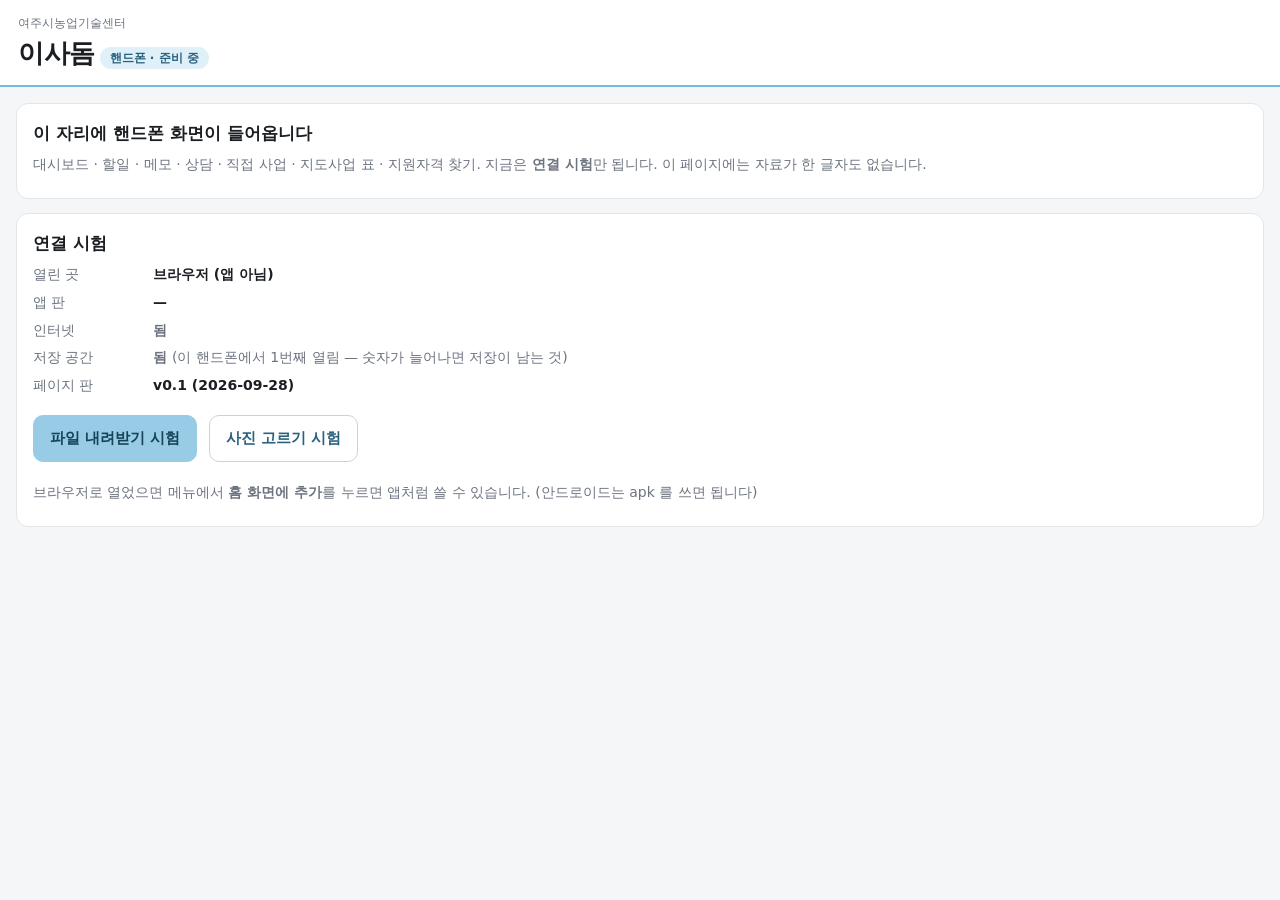
==== docs/index.html @ 5aae5854 "Add files via upload" ====
<!DOCTYPE html>
<html lang="ko">
<head>
<meta charset="utf-8">
<meta name="viewport" content="width=device-width, initial-scale=1, viewport-fit=cover">
<meta name="robots" content="noindex, nofollow">
<meta name="theme-color" content="#98CCE6">
<link rel="manifest" href="manifest.webmanifest">
<link rel="icon" href="icon-192.png">
<link rel="apple-touch-icon" href="icon-192.png">
<title>이사돔 · 핸드폰</title>
<style>
  :root{--bg:#f5f6f8;--card:#fff;--line:#e2e5ea;--text:#1b1f24;--muted:#6d7480;--sky:#98CCE6;--ink:#16435A;--accent:#2A627E;--bad:#b42318;--ok:#1f6f2b}
  *{box-sizing:border-box}
  body{margin:0;background:var(--bg);color:var(--text);font:16px/1.55 -apple-system,"Pretendard","Malgun Gothic",system-ui,sans-serif;padding:env(safe-area-inset-top) 0 40px}
  .top{background:#fff;border-bottom:2px solid #73BADD;padding:14px 18px 12px}
  .top small{display:block;color:var(--muted);font-size:12px}
  .top b{font-size:26px;letter-spacing:-.5px}
  .wrap{padding:16px}
  .card{background:var(--card);border:1px solid var(--line);border-radius:12px;padding:16px;margin-bottom:14px}
  h2{margin:0 0 8px;font-size:17px}
  p{margin:6px 0;color:var(--muted);font-size:14px}
  .kv{display:grid;grid-template-columns:110px 1fr;gap:6px 10px;font-size:14px}
  .kv span{color:var(--muted)}
  .ok{color:var(--ok);font-weight:700}.no{color:var(--bad);font-weight:700}
  button{font:inherit;font-size:15px;font-weight:700;padding:11px 16px;border-radius:10px;border:1px solid var(--sky);background:var(--sky);color:var(--ink);margin:6px 6px 0 0}
  button.ghost{background:#fff;color:var(--accent);border-color:#cdd2da}
  .thumbs{display:flex;flex-wrap:wrap;gap:6px;margin-top:8px}
  .thumbs img{width:64px;height:64px;object-fit:cover;border-radius:8px;border:1px solid var(--line)}
  .log{font-size:13px;color:var(--muted);margin-top:8px;white-space:pre-line}
  .pill{display:inline-block;background:rgba(152,204,230,.3);color:var(--accent);border-radius:999px;padding:2px 10px;font-size:12px;font-weight:700}
</style>
</head>
<body>
<div class="top"><small>여주시농업기술센터</small><b>이사돔</b> <span class="pill">핸드폰 · 준비 중</span></div>
<div class="wrap">
  <div class="card"><h2>이 자리에 핸드폰 화면이 들어옵니다</h2>
    <p>대시보드 · 할일 · 메모 · 상담 · 직접 사업 · 지도사업 표 · 지원자격 찾기. 지금은 <b>연결 시험</b>만 됩니다. 이 페이지에는 자료가 한 글자도 없습니다.</p></div>

  <div class="card"><h2>연결 시험</h2>
    <div class="kv">
      <span>열린 곳</span><b id="k-where">…</b>
      <span>앱 판</span><b id="k-ver">—</b>
      <span>인터넷</span><b id="k-net">…</b>
      <span>저장 공간</span><b id="k-store">…</b>
      <span>페이지 판</span><b>v0.1 (2026-09-28)</b>
    </div>
    <div style="margin-top:12px">
      <button id="b-save">파일 내려받기 시험</button>
      <button id="b-pick" class="ghost">사진 고르기 시험</button>
      <input type="file" id="f-pick" accept="image/*" multiple hidden>
    </div>
    <div class="thumbs" id="thumbs"></div>
    <div class="log" id="log"></div>
    <p style="margin-top:12px">브라우저로 열었으면 메뉴에서 <b>홈 화면에 추가</b>를 누르면 앱처럼 쓸 수 있습니다. (안드로이드는 apk 를 쓰면 됩니다)</p>
  </div>
</div>
<script>
(function(){
  const $=s=>document.querySelector(s), log=m=>{ const el=$('#log'); el.textContent=(new Date()).toLocaleTimeString('ko-KR')+'  '+m+'\n'+el.textContent; };
  const inApp=!!(window.IsadomApp&&typeof IsadomApp.version==='function');
  $('#k-where').innerHTML=inApp?'<span class="ok">이사돔 앱 안</span>':'브라우저 (앱 아님)';
  try{ $('#k-ver').textContent=inApp?IsadomApp.version():'—'; }catch(e){ $('#k-ver').textContent='?'; }
  const net=()=>{ $('#k-net').innerHTML=navigator.onLine?'<span class="ok">됨</span>':'<span class="no">안 됨</span>'; }; net(); addEventListener('online',net); addEventListener('offline',net);
  try{ const n=(+localStorage.getItem('isadom_visits')||0)+1; localStorage.setItem('isadom_visits',String(n)); $('#k-store').innerHTML=`<span class="ok">됨</span> <span style="color:#6d7480;font-weight:400">(이 핸드폰에서 ${n}번째 열림 — 숫자가 늘어나면 저장이 남는 것)</span>`; }
  catch(e){ $('#k-store').innerHTML='<span class="no">안 됨</span>'; }
  $('#b-save').onclick=()=>{
    const name=`이사돔_시험_${new Date().toISOString().slice(0,10)}.txt`, text=`이사돔 핸드폰 연결 시험\n${new Date().toLocaleString('ko-KR')}\n열린 곳: ${inApp?'앱':'브라우저'}\n`;
    if(inApp&&IsadomApp.saveFile){ const b64=btoa(unescape(encodeURIComponent(text))); const ok=IsadomApp.saveFile(name,b64,'text/plain'); log(ok?`앱이 다운로드 폴더에 저장: ${name}`:'앱 저장 실패'); return; }
    const a=document.createElement('a'); a.href=URL.createObjectURL(new Blob([text],{type:'text/plain'})); a.download=name; document.body.appendChild(a); a.click(); a.remove(); log(`브라우저 내려받기: ${name}`);
  };
  $('#b-pick').onclick=()=>$('#f-pick').click();
  $('#f-pick').onchange=()=>{ const fs=[...$('#f-pick').files]; const box=$('#thumbs'); box.innerHTML='';
    fs.forEach(f=>{ if(/^image\//.test(f.type)){ const img=document.createElement('img'); img.src=URL.createObjectURL(f); box.appendChild(img); } });
    log(fs.length?`고른 파일 ${fs.length}개: ${fs.map(f=>`${f.name} (${Math.round(f.size/1024)}KB)`).join(', ')}`:'고른 파일 없음'); $('#f-pick').value=''; };
})();
</script>
</body>
</html>
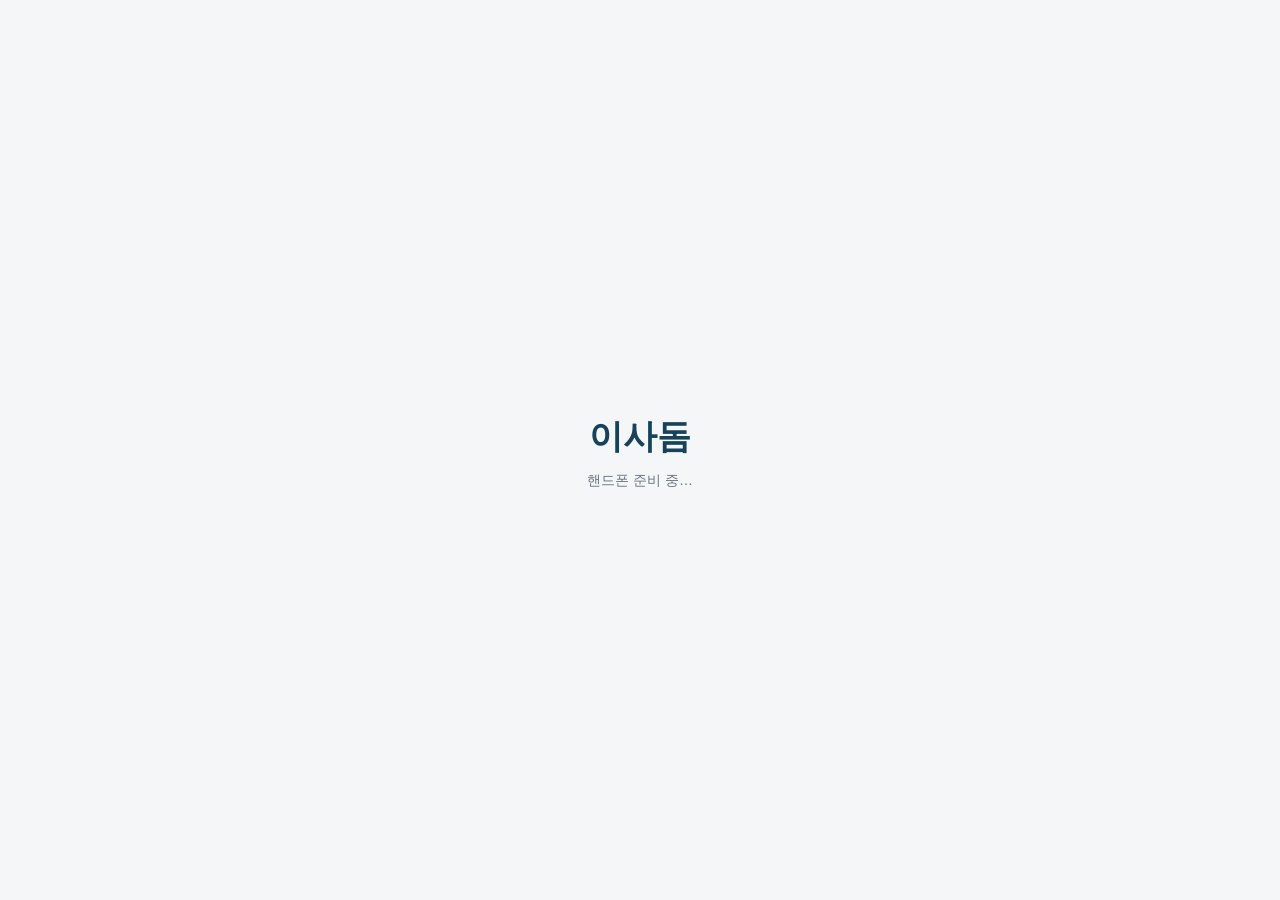
==== commit ccee58e4: "Add files via upload" ====
--- a/docs/index.html
+++ b/docs/index.html
@@ -3,77 +3,162 @@
 <head>
 <meta charset="utf-8">
 <meta name="viewport" content="width=device-width, initial-scale=1, viewport-fit=cover">
+<title>이사돔 · 핸드폰</title>
 <meta name="robots" content="noindex, nofollow">
 <meta name="theme-color" content="#98CCE6">
 <link rel="manifest" href="manifest.webmanifest">
 <link rel="icon" href="icon-192.png">
 <link rel="apple-touch-icon" href="icon-192.png">
-<title>이사돔 · 핸드폰</title>
-<style>
-  :root{--bg:#f5f6f8;--card:#fff;--line:#e2e5ea;--text:#1b1f24;--muted:#6d7480;--sky:#98CCE6;--ink:#16435A;--accent:#2A627E;--bad:#b42318;--ok:#1f6f2b}
-  *{box-sizing:border-box}
-  body{margin:0;background:var(--bg);color:var(--text);font:16px/1.55 -apple-system,"Pretendard","Malgun Gothic",system-ui,sans-serif;padding:env(safe-area-inset-top) 0 40px}
-  .top{background:#fff;border-bottom:2px solid #73BADD;padding:14px 18px 12px}
-  .top small{display:block;color:var(--muted);font-size:12px}
-  .top b{font-size:26px;letter-spacing:-.5px}
-  .wrap{padding:16px}
-  .card{background:var(--card);border:1px solid var(--line);border-radius:12px;padding:16px;margin-bottom:14px}
-  h2{margin:0 0 8px;font-size:17px}
-  p{margin:6px 0;color:var(--muted);font-size:14px}
-  .kv{display:grid;grid-template-columns:110px 1fr;gap:6px 10px;font-size:14px}
-  .kv span{color:var(--muted)}
-  .ok{color:var(--ok);font-weight:700}.no{color:var(--bad);font-weight:700}
-  button{font:inherit;font-size:15px;font-weight:700;padding:11px 16px;border-radius:10px;border:1px solid var(--sky);background:var(--sky);color:var(--ink);margin:6px 6px 0 0}
-  button.ghost{background:#fff;color:var(--accent);border-color:#cdd2da}
-  .thumbs{display:flex;flex-wrap:wrap;gap:6px;margin-top:8px}
-  .thumbs img{width:64px;height:64px;object-fit:cover;border-radius:8px;border:1px solid var(--line)}
-  .log{font-size:13px;color:var(--muted);margin-top:8px;white-space:pre-line}
-  .pill{display:inline-block;background:rgba(152,204,230,.3);color:var(--accent);border-radius:999px;padding:2px 10px;font-size:12px;font-weight:700}
-</style>
+<link rel="stylesheet" href="base.css">
+<link rel="stylesheet" href="isadom.css">
+<link rel="stylesheet" href="phone.css">
+<script src="phone-boot.js"></script>
 </head>
-<body>
-<div class="top"><small>여주시농업기술센터</small><b>이사돔</b> <span class="pill">핸드폰 · 준비 중</span></div>
-<div class="wrap">
-  <div class="card"><h2>이 자리에 핸드폰 화면이 들어옵니다</h2>
-    <p>대시보드 · 할일 · 메모 · 상담 · 직접 사업 · 지도사업 표 · 지원자격 찾기. 지금은 <b>연결 시험</b>만 됩니다. 이 페이지에는 자료가 한 글자도 없습니다.</p></div>
+<body class="publicOnly">
 
-  <div class="card"><h2>연결 시험</h2>
-    <div class="kv">
-      <span>열린 곳</span><b id="k-where">…</b>
-      <span>앱 판</span><b id="k-ver">—</b>
-      <span>인터넷</span><b id="k-net">…</b>
-      <span>저장 공간</span><b id="k-store">…</b>
-      <span>페이지 판</span><b>v0.1 (2026-09-28)</b>
+<div class="topbar">
+  <div class="inner">
+    <div class="brand" id="brand"><small>여주시농업기술센터</small>이사돔</div>
+    <div class="who">
+      <span class="saveStat" id="saveStat"></span>
+      <button class="btn sm primary" id="saveAll" title="지금까지 입력한 것을 파일 하나로 내려받습니다">저장</button>
+      <button class="btn sm" id="loadAll" title="저장해 둔 파일을 불러옵니다">불러오기</button>
+      <span class="sep"></span>
+      <span class="name" id="meName">김유진</span>
+      <button class="btn sm" id="myPw">비밀번호</button>
+      <button class="btn sm" id="logout">나가기</button>
     </div>
-    <div style="margin-top:12px">
-      <button id="b-save">파일 내려받기 시험</button>
-      <button id="b-pick" class="ghost">사진 고르기 시험</button>
-      <input type="file" id="f-pick" accept="image/*" multiple hidden>
-    </div>
-    <div class="thumbs" id="thumbs"></div>
-    <div class="log" id="log"></div>
-    <p style="margin-top:12px">브라우저로 열었으면 메뉴에서 <b>홈 화면에 추가</b>를 누르면 앱처럼 쓸 수 있습니다. (안드로이드는 apk 를 쓰면 됩니다)</p>
   </div>
 </div>
-<script>
-(function(){
-  const $=s=>document.querySelector(s), log=m=>{ const el=$('#log'); el.textContent=(new Date()).toLocaleTimeString('ko-KR')+'  '+m+'\n'+el.textContent; };
-  const inApp=!!(window.IsadomApp&&typeof IsadomApp.version==='function');
-  $('#k-where').innerHTML=inApp?'<span class="ok">이사돔 앱 안</span>':'브라우저 (앱 아님)';
-  try{ $('#k-ver').textContent=inApp?IsadomApp.version():'—'; }catch(e){ $('#k-ver').textContent='?'; }
-  const net=()=>{ $('#k-net').innerHTML=navigator.onLine?'<span class="ok">됨</span>':'<span class="no">안 됨</span>'; }; net(); addEventListener('online',net); addEventListener('offline',net);
-  try{ const n=(+localStorage.getItem('isadom_visits')||0)+1; localStorage.setItem('isadom_visits',String(n)); $('#k-store').innerHTML=`<span class="ok">됨</span> <span style="color:#6d7480;font-weight:400">(이 핸드폰에서 ${n}번째 열림 — 숫자가 늘어나면 저장이 남는 것)</span>`; }
-  catch(e){ $('#k-store').innerHTML='<span class="no">안 됨</span>'; }
-  $('#b-save').onclick=()=>{
-    const name=`이사돔_시험_${new Date().toISOString().slice(0,10)}.txt`, text=`이사돔 핸드폰 연결 시험\n${new Date().toLocaleString('ko-KR')}\n열린 곳: ${inApp?'앱':'브라우저'}\n`;
-    if(inApp&&IsadomApp.saveFile){ const b64=btoa(unescape(encodeURIComponent(text))); const ok=IsadomApp.saveFile(name,b64,'text/plain'); log(ok?`앱이 다운로드 폴더에 저장: ${name}`:'앱 저장 실패'); return; }
-    const a=document.createElement('a'); a.href=URL.createObjectURL(new Blob([text],{type:'text/plain'})); a.download=name; document.body.appendChild(a); a.click(); a.remove(); log(`브라우저 내려받기: ${name}`);
-  };
-  $('#b-pick').onclick=()=>$('#f-pick').click();
-  $('#f-pick').onchange=()=>{ const fs=[...$('#f-pick').files]; const box=$('#thumbs'); box.innerHTML='';
-    fs.forEach(f=>{ if(/^image\//.test(f.type)){ const img=document.createElement('img'); img.src=URL.createObjectURL(f); box.appendChild(img); } });
-    log(fs.length?`고른 파일 ${fs.length}개: ${fs.map(f=>`${f.name} (${Math.round(f.size/1024)}KB)`).join(', ')}`:'고른 파일 없음'); $('#f-pick').value=''; };
-})();
-</script>
+
+<!-- ══════════════ 로그인 (지원자격 찾기 맨 아래 점을 누르면 뜹니다) ══════════════ -->
+<div id="loginWrap" class="loginWrap" hidden>
+  <form class="loginBox" id="loginForm" autocomplete="off" novalidate>
+    <h1>이사돔<small>e지도사업도움 · 담당자만</small></h1>
+    <label class="fld">아이디 (이메일)
+      <input id="lgEmail" type="text" autocomplete="off" placeholder="시안에서는 아무거나"></label>
+    <label class="fld">비밀번호
+      <input id="lgPw" type="password" autocomplete="off" placeholder="시안에서는 아무거나"></label>
+    <div id="lgMsg" class="msg"></div>
+    <button class="btn primary" id="lgGo" type="submit">들어가기</button>
+    <div class="loginHint" id="lgHint">지금은 서버가 없는 시안이라 아이디·비밀번호를 비워 두고 눌러도 들어갑니다.</div>
+    <button type="button" class="lgBack" id="lgBack">← 지원자격 찾기로 돌아가기</button>
+    <div class="fontCredit">제목 글꼴 <b>여주 도자체</b><br><a href="https://www.yeoju.go.kr/" target="_blank" rel="noopener">여주시</a> 제공 · <a href="https://www.kogl.or.kr/info/licenseType1.do" target="_blank" rel="noopener">공공누리 제1유형</a></div>
+  </form>
+</div>
+
+<!-- 비밀번호 바꾸기 (서버에서만) -->
+<div id="pwWrap" class="loginWrap" hidden>
+  <form class="loginBox" id="pwForm" autocomplete="off">
+    <h1>비밀번호 바꾸기<small id="pwForced" hidden>임시 비밀번호를 쓰고 계십니다. 먼저 바꿔주세요.</small></h1>
+    <label class="fld">지금 비밀번호<input id="pwNow" type="password" autocomplete="current-password"></label>
+    <label class="fld">새 비밀번호 (8글자 이상)<input id="pwNew" type="password" autocomplete="new-password"></label>
+    <label class="fld">새 비밀번호 한 번 더<input id="pwNew2" type="password" autocomplete="new-password"></label>
+    <div id="pwMsg" class="msg"></div>
+    <button class="btn primary" id="pwGo" type="submit">바꾸기</button>
+    <button type="button" class="lgBack" id="pwClose">← 닫기</button>
+    <button type="button" class="lgBack" id="pwOut" hidden>나가기</button>
+  </form>
+</div>
+
+<div class="shell">
+
+<!-- ══════════════ 왼쪽 차림표 ══════════════ -->
+<nav class="side" id="sideNav">
+  <div class="sideBlock solo" data-group="home">
+    <button class="group" data-group="home" data-page="dash">대시보드</button>
+  </div>
+  <div class="sideBlock" data-group="biz">
+    <button class="group" data-group="biz">지도사업</button>
+    <div class="tabs">
+      <button class="tab" data-page="grid">서류 진행현황</button>
+      <button class="tab" data-page="new">사업 등록</button>
+      <button class="tab" data-page="files">스캔 찾기</button>
+    </div>
+  </div>
+  <div class="sideBlock solo" data-group="vat">
+    <button class="group" data-group="vat" data-page="vat">부가세 환급</button>
+  </div>
+  <div class="sideBlock solo" data-group="todo">
+    <button class="group" data-group="todo" data-page="todo">할일</button>
+  </div>
+  <div class="sideBlock" data-group="direct">
+    <button class="group" data-group="direct">직접 사업</button>
+    <div class="tabs">
+      <button class="tab" data-page="dsum">사업 요약</button>
+      <button class="tab" data-page="dledger">가계부</button>
+      <button class="tab" data-page="dstat">현황</button>
+      <button class="tab" data-page="dpay">월급 계산기</button>
+    </div>
+  </div>
+  <div class="sideBlock solo" data-group="consult">
+    <button class="group" data-group="consult" data-page="consult">상담</button>
+  </div>
+  <div class="sideBlock solo" data-group="memo">
+    <button class="group" data-group="memo" data-page="memo">메모</button>
+  </div>
+  <div class="sideBlock solo" data-group="admin">
+    <button class="group" data-group="admin" data-page="admin">관리</button>
+  </div>
+  <!-- 로그인 전에는 이 묶음만 보입니다 -->
+  <div class="sideBlock solo" data-group="quali">
+    <button class="group" data-group="quali" data-page="quali">지원자격 찾기</button>
+  </div>
+  <div class="fontCredit">제목 글꼴 <b>여주 도자체</b><br><a href="https://www.yeoju.go.kr/" target="_blank" rel="noopener">여주시</a> 제공 · <a href="https://www.kogl.or.kr/info/licenseType1.do" target="_blank" rel="noopener">공공누리 제1유형</a></div>
+</nav>
+
+<div class="wrap">
+  <div class="page" id="page-dash"></div>
+<div class="page" id="page-todo"></div>
+<div class="page" id="page-grid"></div>
+  <div class="page" id="page-new"></div>
+  <div class="page" id="page-files"></div>
+  <div class="page" id="page-detail"></div>
+  <div class="page" id="page-dsum"></div>
+  <div class="page" id="page-dnew"></div>
+  <div class="page" id="page-dledger"></div>
+<div class="page" id="page-dstat"></div>
+  <div class="page" id="page-dpay"></div>
+  <div class="page" id="page-consult"></div>
+  <div class="page" id="page-vat"></div>
+  <div class="page" id="page-memo"></div>
+  <div class="page" id="page-admin"></div>
+  <div class="page" id="page-quali"></div>
+  <div class="page" id="page-psync"></div>
+</div>
+
+</div><!-- shell -->
+
+<!-- 옆 패널 (서류 목록) -->
+<div class="scrim" id="scrim"></div>
+<aside class="panel" id="panel" aria-hidden="true">
+  <div class="phead">
+    <div><h2 id="ptitle"></h2><p class="sub" id="psub"></p></div>
+    <button class="pclose" id="pclose" aria-label="닫기">×</button>
+  </div>
+  <div class="pbody" id="pbody"></div>
+  <div class="pfoot" id="pfoot"></div>
+</aside>
+
+<!-- 스캔 뷰어 -->
+<div class="viewer" id="viewer" hidden tabindex="-1">
+  <div class="vtop"><b id="v-title"></b><span class="vc" id="v-count"></span>
+    <span class="vc" style="margin-left:auto">← → 넘기기 · Esc 닫기</span>
+    <button class="pclose" id="v-close" aria-label="닫기">×</button></div>
+  <div class="vmain"><div class="vstage" id="v-stage"></div><div class="vside" id="v-side"></div></div>
+  <div class="vstrip" id="v-strip"></div>
+</div>
+<input type="file" id="fpick" multiple hidden>
+<input type="file" id="fload" accept=".json,application/json" hidden>
+
+<script src="app.js"></script>
+<script src="direct.js"></script>
+<script src="memowin.js"></script>
+<script src="dash.js"></script>
+<script src="todo.js"></script>
+<script src="consult.js"></script>
+<script src="tagup.js"></script>
+<script src="quali.js"></script>
+<script src="phone.js"></script>
 </body>
 </html>
--- a/docs/base.css
+++ b/docs/base.css
@@ -0,0 +1,400 @@
+/* ====== 랩관리(yeoju_lab_v2/public/style.css)에서 그대로 가져온 공통 규칙 ====== */
+/* =====================================================================
+ *  글꼴
+ * ---------------------------------------------------------------------
+ *  제목 : 여주 도자체 — 파일을 프로그램 안에 넣어 두었습니다(public/fonts).
+ *         그래서 보는 사람 PC 에 뭐가 깔려 있든, 폐쇄망이든 똑같이 보입니다.
+ *         저작권 : 여주시 · 공공누리 제1유형(출처표시) — fonts/여주도자체-출처.txt
+ *
+ *  본문 : 프리텐다드 — 이것도 파일을 넣어 두었습니다(Regular·Bold 두 가지).
+ *         SIL 오픈 폰트 라이선스(OFL)라 상업적 이용·배포·수정이 모두 됩니다.
+ *         라이선스 원문은 fonts/Pretendard-LICENSE.txt 입니다. 지우지 마세요.
+ *         맑은 고딕은 글꼴을 못 받았을 때를 대비한 대타로만 적어 둡니다.
+ *         ★ 맑은 고딕 파일을 프로그램에 넣어 배포하는 것은 금지입니다
+ *           (마이크로소프트 약관). 이름으로 부르는 것은 괜찮습니다.
+ *
+ *  ★ 본문 글꼴을 또 바꾸시려면 --font-body 맨 앞 이름만 바꾸면 됩니다.
+ * ===================================================================== */
+@font-face {
+  font-family: 'Pretendard';
+  src: url('fonts/Pretendard-Regular.woff2') format('woff2');
+  font-weight: 400;
+  font-display: swap;
+}
+@font-face {
+  font-family: 'Pretendard';
+  src: url('fonts/Pretendard-Bold.woff2') format('woff2');
+  font-weight: 700;
+  font-display: swap;
+}
+@font-face {
+  font-family: 'YeojuCeramic';
+  src: url('fonts/yeoju-ceramic.woff') format('woff');
+  font-weight: 400;
+  font-display: swap;   /* 글꼴을 받는 동안에도 글씨가 먼저 보입니다 */
+}
+
+:root {
+  --font-body: 'Pretendard', "맑은 고딕", "Malgun Gothic", -apple-system, system-ui, sans-serif;
+  --font-title: 'YeojuCeramic', var(--font-body);
+
+  --bg: #f5f6f8;
+  --card: #ffffff;
+  --line: #e2e5ea;
+  --line-strong: #cdd2da;
+  --text: #1b1f24;
+  --muted: #6d7480;
+  /* ── 하늘색 (2026-09-17, 본인이 고른 색 #98CCE6 — 그 전엔 초록 #98CCE6) ────
+     한 색만으로는 글씨가 안 보입니다. 밝은 색 위의 흰 글씨는 대비 2 도 안 되어
+     거의 안 읽히기 때문입니다. 그래서 같은 계열로 셋을 둡니다.
+       --accent-fill : 고른 색 그대로. 단추·칩 같은 '칠하는 곳'
+       --accent-ink  : 그 위에 얹는 글자색 (대비 6.1)
+       --accent      : 흰 바탕에 쓰는 글자·테두리색 (대비 6.7)
+       --accent-weak : 고른 색에 투명도만 준 것. 탭 하이라이트·알약 배경
+     ★ 색을 또 바꾸시려면 아래 여섯 줄과 isadom.css 의 '연한 바탕' 네 곳을 같이 바꿉니다. */
+  --accent-fill: #98CCE6;
+  --accent-fill-hover: #7CBEDF;
+  --accent-ink: #16435A;
+  --accent: #2A627E;
+  --accent-weak: rgba(152, 204, 230, .30);
+  --accent-line: #73BADD;   /* 제목 밑 선 — 고른 색보다 한 톤 진하게 */
+  --warn: #9a6700;
+  --warn-weak: #fff8e5;
+  --bad: #b42318;
+  --bad-weak: #fdecea;
+  --info: #1c4e80;
+  --info-weak: #eaf1f9;
+}
+* { box-sizing: border-box; }
+html, body { margin: 0; padding: 0; }
+
+/* ── 화면 전체 크기 (2026-09-12) ─────────────────────────────────
+   글자만 키우면 칸과 여백은 그대로여서 글씨가 칸에 꽉 차 답답해집니다.
+   그래서 글자·칸·여백·단추를 한꺼번에 10% 키웁니다. 지금 균형이 그대로 유지됩니다.
+   ★ 더 키우거나 줄이시려면 아래 1.1 을 1.15, 1.05 처럼 바꾸면 됩니다.
+   ★ 보는 분마다 다르게 하고 싶으면 브라우저에서 Ctrl + 마우스휠 로 조절하시면 되고,
+     그 크기는 이 주소에 대해 그대로 기억됩니다 (Ctrl + 0 이면 되돌아옵니다). */
+html { zoom: 1.1; }
+body {
+  background: var(--bg); color: var(--text);
+  font: 14px/1.6 var(--font-body);
+  -webkit-font-smoothing: antialiased;
+  /* ★ 한글은 그냥 두면 '자유롭게' 가 '자 / 유롭게' 처럼 낱말 가운데서 끊깁니다.
+     띄어쓰기에서만 줄을 바꾸게 합니다. 긴 영문·파일이름은 예외로 끊어 줍니다. */
+  word-break: keep-all;
+  overflow-wrap: break-word;
+  /* ★ 마지막 줄에 '않습니다.' 한 마디만 외톨이로 떨어지지 않게, 앞줄에서 미리
+     나누어 줍니다. (요즘 브라우저만 알아듣고, 모르는 브라우저는 그냥 넘어갑니다) */
+  text-wrap: pretty;
+}
+
+/* ── 상단 막대 ───────────────────────────────────────────── */
+.topbar {
+  /* 제목 밑 선 — 테마색보다 한 톤 진한 초록입니다.
+     (개발본에서는 아래 devMode 규칙이 주황 줄무늬로 덮어씁니다) */
+  background: #fff; border-bottom: 2px solid var(--accent-line);
+  position: sticky; top: 0; z-index: 20;
+}
+.topbar .inner {
+  /* ★ 아래 .shell 과 같은 폭·여백입니다. 그래야 제목과 대분류 글자가
+     왼쪽에서 같은 자리에서 시작합니다. 한쪽만 고치면 어긋납니다. */
+  max-width: 1460px; margin: 0 auto; padding: 0 16px;
+  display: flex; align-items: center; gap: 20px; min-height: 56px; flex-wrap: wrap;
+}
+/* 제목 — 지금 크기의 3배 (2026-09-12, 본인이 고르심)
+   왼쪽 padding 은 대분류 단추(.group)의 안쪽 여백과 같은 값입니다. */
+.brand {
+  font-family: var(--font-title);
+  /* ★ 도자체는 굵기가 하나(400)뿐입니다. 그보다 굵게 적으면 브라우저가 억지로
+     부풀려 그려서 획 사이가 메워집니다. 400 이 이 글꼴의 진짜 모양입니다. */
+  font-weight: 400; font-size: 45px; line-height: 1.15; letter-spacing: -.5px;
+  white-space: nowrap; padding: 8px 10px 10px;
+}
+.brand small {
+  display: block; font-weight: 400; font-size: 15px; color: var(--muted);
+  letter-spacing: -.2px; margin-bottom: 1px;   /* 기관 이름이 위로 올라갑니다 */
+}
+/* ── 왼쪽 차림표 ─────────────────────────────────────────── */
+.shell { display: flex; align-items: flex-start; max-width: 1460px; margin: 0 auto; }
+.side {
+  flex: 0 0 196px; width: 196px;
+  padding: 18px 8px 60px 16px;
+  /* ★ 제목줄 높이만큼 내려 붙이고, 그만큼 뺀 높이로 잡습니다.
+     예전에는 56px 로 박아 두었는데, 제목을 3배로 키운 뒤로 제목줄이 90px 쯤
+     되면서 차림표 아래쪽(공개 대시보드 탭들)이 화면 밖으로 밀려 잘렸습니다.
+     --topH 는 app.js 가 창 크기에 맞춰 재서 넣어 줍니다. */
+  position: sticky; top: var(--topH, 56px); align-self: flex-start;
+  max-height: var(--sideMax, calc(100vh - 56px)); overflow: auto;
+}
+.sideBlock + .sideBlock { margin-top: 10px; }
+.sideBlock:not(.open) .tabs { display: none; }
+/* 아래에 탭이 하나뿐인 묶음은 이름이 겹치니 탭 줄을 감춥니다 */
+.sideBlock.solo .tabs { display: none; }
+.tabs { display: flex; flex-direction: column; gap: 1px; margin: 2px 0 8px; }
+.tab {
+  padding: 6px 12px 6px 32px;   /* 대분류보다 한 칸 들여씁니다 */
+  border: 0; background: none; cursor: pointer; text-align: left;
+  font: inherit; font-size: 13.5px; font-weight: 600; color: var(--muted);
+  border-radius: 7px; width: 100%;
+}
+.tab:hover { background: #f1f3f5; color: var(--text); }
+.tab.on { background: var(--accent-weak); color: var(--accent); }
+/* 이름·비밀번호·나가기 — 원래 자리(오른쪽)에 두되 조금 아래로 (2026-09-12) */
+.who {
+  margin-left: auto; display: flex; align-items: center; gap: 8px; font-size: 13px;
+  align-self: flex-end; margin-bottom: 12px;
+}
+.who .name { font-weight: 700; }
+
+/* ── 본문 ────────────────────────────────────────────────── */
+.wrap { flex: 1 1 auto; min-width: 0; padding: 20px 24px 80px; }
+.page { display: none; }
+.page.on { display: block; }
+.card {
+  background: var(--card); border: 1px solid var(--line);
+  border-radius: 10px; padding: 18px 20px; margin-bottom: 16px;
+}
+.card > h2 {
+  /* 왼쪽 대분류 글자와 같은 크기입니다 (.group 참고) */
+  margin: 0 0 6px; font-size: 19px; font-weight: 800; letter-spacing: -.4px;
+  display: flex; align-items: center; gap: 8px; flex-wrap: wrap;
+}
+.card > .desc { color: var(--muted); font-size: 13px; margin-bottom: 14px; }
+
+/* ── 요약 타일 ───────────────────────────────────────────── */
+.tiles { display: grid; grid-template-columns: repeat(auto-fit, minmax(130px, 1fr)); gap: 10px; margin-bottom: 16px; }
+.tile {
+  background: #fff; border: 1px solid var(--line); border-radius: 10px;
+  padding: 13px 15px; cursor: pointer; text-align: left;
+  font: inherit; color: inherit;
+}
+.tile:hover { border-color: var(--line-strong); }
+.tile.on { border-color: var(--accent-line); background: var(--accent-weak); }
+/* '오늘 접수' 로 보고 있을 때 — 한눈에 알아보게 */
+.tile.today { border-color: var(--accent-line); background: var(--accent-weak); }
+.tile .sub.hint { color: var(--accent); font-weight: 700; }
+.tile .n { font-size: 24px; font-weight: 700; line-height: 1.2; font-variant-numeric: tabular-nums; }
+.tile .k { font-size: 12px; color: var(--muted); margin-top: 2px; }
+.tile.bad .n { color: var(--bad); }
+
+/* ── 입력 ────────────────────────────────────────────────── */
+input, select, textarea, button { font: inherit; font-family: inherit; }
+input, select, textarea {
+  padding: 7px 10px; border: 1px solid var(--line-strong); border-radius: 7px;
+  background: #fff; color: var(--text); min-width: 0; width: 100%;
+}
+input:focus, select:focus, textarea:focus {
+  outline: 2px solid var(--accent-weak); border-color: var(--accent);
+}
+input[readonly] { background: #f7f8f9; color: var(--muted); }
+label.check { display: inline-flex; align-items: center; gap: 6px; white-space: nowrap; }
+label.check input { width: auto; }
+
+.btn {
+  padding: 8px 15px; border: 1px solid var(--line-strong); border-radius: 7px;
+  background: #fff; cursor: pointer; font-weight: 600; white-space: nowrap; width: auto;
+}
+.btn:hover { background: #f5f6f8; }
+.btn.primary { background: var(--accent-fill); border-color: var(--accent-fill); color: var(--accent-ink); }
+.btn.primary:hover { background: var(--accent-fill-hover); border-color: var(--accent-fill-hover); }
+.btn.ghost { border-color: transparent; color: var(--muted); }
+.btn.ghost:hover { background: #f1f3f5; color: var(--text); }
+.btn:disabled { opacity: .5; cursor: not-allowed; }
+.btn.sm { padding: 4px 9px; font-size: 12px; font-weight: 600; }
+
+.toolbar { display: flex; gap: 8px; flex-wrap: wrap; align-items: center; margin-bottom: 12px; }
+/* 내려받기 단추들만 모아 오른쪽으로 붙이는 줄 */
+.toolbar.right { justify-content: flex-end; margin-top: -4px; }
+.toolbar .grow { flex: 1 1 200px; }
+.toolbar .sep { width: 1px; align-self: stretch; background: var(--line); margin: 2px 4px; }
+.field { display: flex; flex-direction: column; gap: 4px; }
+.field > span { font-size: 12px; color: var(--muted); font-weight: 600; }
+
+/* ── 표 ──────────────────────────────────────────────────── */
+.tableWrap { overflow-x: auto; border: 1px solid var(--line); border-radius: 8px; }
+table { width: 100%; border-collapse: collapse; font-size: 13.5px; }
+/* ★ vertical-align 을 적지 않으면 '기준 품목 미지정' 같은 알약이 든 칸 때문에
+   그 줄의 다른 글자들이 위아래로 어긋나 보입니다 (기본값이 baseline 이라서입니다). */
+th, td {
+  padding: 8px 10px; text-align: left; vertical-align: middle;
+  border-bottom: 1px solid var(--line);
+}
+thead th {
+  background: #fafbfc; color: var(--muted); font-weight: 700; font-size: 12.5px;
+  position: sticky; top: 0; white-space: nowrap;
+}
+thead th.sortable { cursor: pointer; user-select: none; }
+thead th.sortable:hover { color: var(--text); }
+thead th .arrow { color: var(--accent); font-size: 11px; }
+tbody tr:hover { background: #fafbfc; }
+tbody tr:last-child td { border-bottom: 0; }
+/* 숫자 칸은 제목줄도 오른쪽으로 — 제목만 왼쪽이면 세로줄이 어긋나 보입니다 */
+/* 숫자 칸은 제목줄도 오른쪽으로 — 제목만 왼쪽이면 세로줄이 어긋나 보입니다.
+   ★ 너비는 예전처럼 내용에 맞춰 저절로 잡히게 둡니다 (본인이 그 간격을 더 좋아하심). */
+th.num, td.num { text-align: right; font-variant-numeric: tabular-nums; }
+td.nowrap, th.nowrap { white-space: nowrap; }
+.empty { padding: 40px 16px; text-align: center; color: var(--muted); }
+
+/* 접수 입력표 */
+table.entry td { padding: 4px 5px; }
+table.entry input, table.entry select { padding: 6px 8px; font-size: 13px; }
+table.entry td.x { width: 34px; text-align: center; }
+
+/* ── 상태 표시 ───────────────────────────────────────────── */
+.pill {
+  display: inline-block; vertical-align: middle; padding: 2px 9px; border-radius: 20px;
+  font-size: 12px; font-weight: 700; white-space: nowrap;
+}
+.pill.received { background: var(--info-weak); color: var(--info); }
+.pill.analyzing { background: var(--warn-weak); color: var(--warn); }
+.pill.done { background: var(--accent-weak); color: var(--accent); }
+.pill.pass { background: var(--accent-weak); color: var(--accent); }
+.pill.fail { background: var(--bad-weak); color: var(--bad); }
+.pill.grey { background: #f0f2f4; color: var(--muted); }
+
+/* ── 알림 ────────────────────────────────────────────────── */
+.msg { padding: 11px 14px; border-radius: 8px; margin-bottom: 12px; font-size: 13.5px; }
+.msg.ok { background: var(--accent-weak); color: var(--accent); }
+.msg.err { background: var(--bad-weak); color: var(--bad); }
+.msg.info { background: var(--info-weak); color: var(--info); }
+.msg:empty { display: none; }
+
+/* ── 자동완성 ────────────────────────────────────────────── */
+.ac { position: relative; }
+.ac .list {
+  position: absolute; z-index: 40; left: 0; right: 0; top: calc(100% + 3px);
+  background: #fff; border: 1px solid var(--line-strong); border-radius: 8px;
+  box-shadow: 0 8px 20px rgba(0,0,0,.09); max-height: 260px; overflow-y: auto; min-width: 240px;
+}
+.ac .list div { padding: 7px 11px; cursor: pointer; font-size: 13px; }
+.ac .list div:hover, .ac .list div.sel { background: var(--accent-weak); }
+.ac .list div b { font-weight: 700; }
+.ac .list div small { display: block; color: var(--muted); font-size: 11.5px; }
+
+/* ── 기준 찾아보기 결과 ──────────────────────────────────── */
+.result { background: var(--accent-weak); border-radius: 8px; padding: 15px 17px; }
+.result.err { background: var(--bad-weak); color: var(--bad); }
+.result .big { font-size: 23px; font-weight: 700; }
+.result .path { color: var(--muted); font-size: 13px; margin-top: 5px; }
+.chips { display: flex; flex-wrap: wrap; gap: 6px; margin-top: 11px; }
+.chip { background: #eef0f2; border-radius: 20px; padding: 3px 11px; font-size: 12.5px; }
+.chip.hit { background: var(--accent-fill); color: var(--accent-ink); font-weight: 700; }
+
+.foot { color: var(--muted); font-size: 13px; margin-top: 12px; display: flex;
+  justify-content: space-between; align-items: center; flex-wrap: wrap; gap: 8px; }
+.foot b { color: var(--text); }
+.pager { display: inline-flex; align-items: center; gap: 10px; }
+.pageNow {
+  min-width: 78px; text-align: center; padding: 5px 12px;
+  background: var(--accent-weak); border-radius: 20px;
+  font-size: 13px; color: var(--accent);
+}
+.pageNow b { color: var(--accent); font-size: 15px; font-weight: 800; }
+
+@media (max-width: 640px) {
+  .wrap { padding: 14px 12px 60px; }
+  .card { padding: 14px 14px; }
+  .topbar .inner { padding: 0 12px; }
+}
+
+/* ── 로그인 화면 ───────────────────────────────────────────────── */
+/* 로그인 칸 — 이제 첫 화면이 아니라, 대시보드 위에 뜨는 창입니다 (2026-09-12).
+   뒤가 비치되 어둡게 깔려서 앞의 칸에 눈이 갑니다. */
+.loginWrap {
+  position: fixed; inset: 0; display: flex; align-items: center; justify-content: center;
+  background: rgba(24, 30, 26, .45); padding: 24px; z-index: 60;
+  backdrop-filter: blur(2px);
+}
+.loginBox {
+  width: 100%; max-width: 360px; background: #fff; border: 1px solid #e2e6ea;
+  border-radius: 14px; padding: 28px 26px 24px;
+  box-shadow: 0 12px 36px rgba(20, 26, 34, .10);
+}
+.loginBox h1 {
+  font-family: var(--font-title);
+  font-size: 17px; font-weight: 400; margin: 0 0 20px; line-height: 1.35;
+}
+.loginBox h1 small {
+  display: block; font-size: 12.5px; font-weight: 500; color: var(--muted); margin-top: 3px;
+}
+.loginBox .fld {
+  display: block; font-size: 12px; font-weight: 700; color: var(--muted); margin-bottom: 12px;
+}
+.loginBox .fld input { width: 100%; margin-top: 4px; padding: 10px 12px; font-size: 14px; }
+.loginBox .btn { width: 100%; padding: 11px; font-size: 14px; margin-top: 4px; }
+.loginBox .msg:empty { display: none; }
+.loginHint { font-size: 11.5px; color: var(--muted); margin-top: 14px; line-height: 1.5; }
+.loginHint:empty { display: none; }
+
+/* 대분류 (분석 관리 · 소모품 관리 · 관리) */
+.group {
+  display: block; width: 100%; text-align: left;
+  border: 0; background: none; cursor: pointer;
+  font-size: 19px; font-weight: 800; color: var(--muted); letter-spacing: -.4px;
+  padding: 10px 10px; border-radius: 7px;
+}
+.group:hover { background: #f0f2f4; color: var(--text); }
+.group.on { color: var(--text); }
+
+/* 창이 좁으면 차림표를 위로 눕힙니다 */
+@media (max-width: 900px) {
+  .shell { display: block; }
+  .side {
+    width: auto; max-height: none; position: static;
+    padding: 10px 16px 0; display: flex; flex-wrap: wrap; gap: 10px;
+  }
+  .sideBlock { flex: 0 0 auto; }
+  .sideBlock + .sideBlock { margin-top: 0; }
+  .tabs { flex-direction: row; flex-wrap: wrap; }
+  .tab { width: auto; padding: 6px 12px; }
+  .group { font-size: 14px; padding: 4px 8px; }
+}
+
+/* ── 글꼴 출처표시 (공공누리 제1유형 — 링크까지 넣어야 합니다) ──────── */
+.fontCredit {
+  margin-top: 18px; padding: 10px 10px 0; border-top: 1px solid var(--line);
+  font-size: 11px; line-height: 1.5; color: #9aa0a8;
+}
+.fontCredit a { color: #9aa0a8; text-decoration: underline; }
+.fontCredit a:hover { color: var(--text); }
+.loginBox .fontCredit { margin-top: 14px; text-align: center; border-top: 0; padding: 0; }
+
+/* 로그인 전에는 공개 대시보드와 실험실 이용안내만 보입니다 (2026-09-12) */
+body.publicOnly .who,
+body.publicOnly .sideBlock:not([data-group="dash"]):not([data-group="labinfo"]) { display: none; }
+body.publicOnly .brand { cursor: default; }
+.brand { cursor: pointer; }
+/* 이용안내 끝의 작은 점 — 여기가 들어가는 문입니다 */
+.dot { cursor: default; padding: 0 4px; color: var(--muted); }
+
+/* 가린 숫자 */
+.masked { color: var(--muted); letter-spacing: 1px; }
+.dim { color: var(--muted); font-weight: 400; }
+
+/* ── 고르는 단추 묶음 ───────────────────────────────────────────── */
+.segs { display: inline-flex; border: 1px solid var(--line-strong); border-radius: 8px; overflow: hidden; }
+.seg {
+  background: #fff; border: 0; border-right: 1px solid var(--line);
+  padding: 8px 14px; cursor: pointer; font: inherit; font-size: 13px;
+  font-weight: 600; color: var(--muted);
+}
+.seg:last-child { border-right: 0; }
+.seg:hover { background: #f1f3f5; }
+.seg.on { background: var(--accent-weak); color: var(--accent); }
+
+/* ── 안내 문구 ──────────────────────────────────────────────────── */
+.dashNote {
+  background: var(--warn-weak); border: 1px solid #f0dfae; border-radius: 9px;
+  padding: 12px 16px; font-size: 13px; color: #6b4e07; line-height: 1.7;
+  margin-bottom: 16px;
+}
+.infoBody { font-size: 14px; line-height: 1.8; }
+.infoBody p { margin: 0 0 12px; }
+.infoBody p:last-child { margin-bottom: 0; }
+
+.lgBack {
+  display: block; width: 100%; margin-top: 14px; padding: 6px;
+  border: 0; background: none; cursor: pointer;
+  font: inherit; font-size: 12.5px; color: var(--muted);
+}
+.lgBack:hover { color: var(--text); text-decoration: underline; }
--- a/docs/isadom.css
+++ b/docs/isadom.css
@@ -0,0 +1,722 @@
+/* =====================================================================
+ *  이사돔에서만 쓰는 규칙 — base.css(랩관리와 같은 것) 위에 얹습니다.
+ *  색·글꼴·간격은 전부 base.css 의 변수를 씁니다. 여기서 새 색을 만들지 않습니다.
+ * ===================================================================== */
+.bare { border: 0; background: none; padding: 0; font: inherit; color: inherit; cursor: pointer; text-align: left; }
+.faint { color: var(--muted); font-size: 12px; }
+.lnk { background: none; border: 0; padding: 0; color: var(--info); font-size: 12.5px; text-decoration: underline; cursor: pointer; font-weight: 600; }
+.lnk:hover { color: var(--text); }
+.page > .card > h2 .pill { font-size: 12px; }
+.hint { font-size: 11.5px; color: var(--muted); line-height: 1.5; }
+.row { display: flex; gap: 8px; align-items: center; flex-wrap: wrap; }
+.grow { flex: 1 1 auto; }
+[hidden] { display: none !important; }
+
+/* ── 서류 진행현황 표 ─────────────────────────────────────────── */
+.legend { display: flex; gap: 14px; align-items: center; flex-wrap: wrap; font-size: 12.5px; color: var(--muted); margin-bottom: 10px; }
+.legend i { display: inline-block; width: 18px; height: 12px; border: 1px solid var(--line-strong); vertical-align: -1px; margin-right: 5px; border-radius: 3px; background: #fff; }
+.legend i.part { background: #fff3d6; }
+.legend i.done { background: var(--accent-weak); border-color: var(--accent-line); }
+.legend i.common { background: #EBF6FC; border-color: var(--accent-line); }
+.gridWrap { overflow: auto; border: 1px solid var(--line); border-radius: 8px; background: #fff; max-height: calc(100vh - 250px); }
+table.prog { border-collapse: separate; border-spacing: 0; font-size: 13px; width: auto; min-width: 100%; }
+table.prog th, table.prog td { padding: 0; border-bottom: 1px solid var(--line); vertical-align: middle; text-align: left; }
+table.prog thead th { position: sticky; top: 0; background: #fafbfc; z-index: 3; border-bottom: 1px solid var(--line-strong); }
+table.prog thead th.stg { z-index: 4; }
+table.prog tbody tr:hover { background: transparent; }
+.stg { position: sticky; left: 0; z-index: 2; background: #fff; width: 186px; min-width: 186px; height: 44px; padding: 0 12px; font-weight: 600; border-right: 1px solid var(--line-strong); }
+.stg .bare { display: flex; align-items: baseline; gap: 7px; width: 100%; }
+.stg .bare:hover .sname { text-decoration: underline; }
+.stg .no { color: var(--muted); font-size: 11px; min-width: 15px; font-weight: 600; }
+.stg .lay { margin-left: auto; font-size: 10.5px; color: var(--muted); border: 1px solid var(--line); border-radius: 4px; padding: 0 5px; font-weight: 600; white-space: nowrap; }
+.stg .lay.c { color: var(--accent); border-color: var(--accent-line); background: var(--accent-weak); }
+tr.band th { position: sticky; left: 0; z-index: 2; background: #f4f6f8; color: var(--muted); font-size: 12px; font-weight: 700; padding: 0 12px; height: 26px; letter-spacing: .04em; border-right: 1px solid var(--line-strong); }
+tr.band td { background: #f4f6f8; height: 26px; }
+th.ph { width: 112px; min-width: 112px; padding: 8px 6px; text-align: center; vertical-align: bottom; border-right: 1px solid var(--line); }
+th.ph .bare { width: 100%; text-align: center; }
+th.ph .bare:hover b { text-decoration: underline; }
+th.ph b { display: block; font-size: 12.5px; letter-spacing: -.2px; }
+th.ph small { display: block; color: var(--muted); font-size: 10.5px; margin-top: 2px; font-variant-numeric: tabular-nums; font-weight: 500; }
+th.addh { width: 44px; min-width: 44px; text-align: center; }
+th.addh .bare { font-size: 18px; color: var(--muted); padding: 6px 12px; }
+th.topleft { vertical-align: bottom; padding-bottom: 8px; color: var(--muted); font-size: 11.5px; }
+td.c { width: 112px; min-width: 112px; height: 44px; border-right: 1px solid var(--line); }
+td.c .bare { display: flex; flex-direction: column; align-items: center; justify-content: center; width: 100%; height: 44px; position: relative; overflow: hidden; font-variant-numeric: tabular-nums; }
+td.c .lvl { position: absolute; left: 0; right: 0; bottom: 0; background: #fff3d6; pointer-events: none; }
+td.c.done .lvl { background: var(--accent-weak); }
+td.c .n { position: relative; line-height: 1.15; color: var(--muted); }
+td.c .k { position: relative; font-size: 9.5px; color: var(--muted); margin-top: 2px; }
+td.c.done .n { color: var(--accent); font-weight: 700; }
+td.c.part .n { color: var(--warn); font-weight: 600; }
+td.c.empty .n { color: #c3c8cf; }
+td.c.nounit .n, td.c.na .n { color: #c3c8cf; font-size: 11px; }
+td.c .bare:hover { box-shadow: inset 0 0 0 2px var(--accent); }
+td.c.active .bare { box-shadow: inset 0 0 0 2px var(--text); }
+td.common { height: 44px; background: #EBF6FC; }   /* 연한 바탕 — 테마색의 아주 연한 판 (테마 바꾸면 같이) */
+td.common .bare { display: flex; align-items: center; gap: 8px; width: 100%; height: 44px; padding: 0 12px; color: var(--accent); font-weight: 700; font-size: 12.5px; white-space: nowrap; }
+td.common.part { background: #fff8e5; } td.common.part .bare { color: var(--warn); }
+td.common.empty { background: #fafbfc; } td.common.empty .bare { color: #9aa0a8; }
+td.common.sub { height: 30px; } td.common.sub .bare { height: 30px; font-size: 12px; }
+td.common .cm { font-weight: 500; color: var(--muted); font-size: 11.5px; }
+td.common .bare:hover { box-shadow: inset 0 0 0 2px var(--accent); }
+td.common.active .bare { box-shadow: inset 0 0 0 2px var(--text); }
+td.common .thumb { width: 20px; height: 24px; border-radius: 2px; display: inline-flex; border: 1px solid var(--line-strong); }
+.yearBtns { display: inline-flex; gap: 4px; }
+
+/* ── 옆 패널 (서류 목록) ───────────────────────────────────────── */
+.scrim { position: fixed; inset: 0; background: rgba(24, 30, 26, .34); opacity: 0; pointer-events: none; transition: opacity .2s; z-index: 70; }
+.scrim.open { opacity: 1; pointer-events: auto; }
+.panel { position: fixed; top: 0; right: 0; bottom: 0; width: min(460px, 100%); background: #fff; z-index: 71; border-left: 1px solid var(--line-strong); transform: translateX(100%); transition: transform .22s cubic-bezier(.3,.7,.3,1); display: flex; flex-direction: column; box-shadow: -8px 0 24px rgba(0,0,0,.08); }
+.panel.open { transform: none; }
+.phead { padding: 16px 18px 13px; border-bottom: 1px solid var(--line); display: flex; align-items: flex-start; gap: 12px; }
+.phead h2 { margin: 0; font-size: 17px; font-weight: 800; letter-spacing: -.3px; }
+.phead .sub { margin: 3px 0 0; font-size: 12.5px; color: var(--muted); }
+.pclose { margin-left: auto; background: none; border: 0; font-size: 22px; color: var(--muted); line-height: 1; padding: 0 4px; cursor: pointer; }
+.pbody { flex: 1 1 auto; overflow: auto; padding: 6px 0 30px; }
+.pfoot { flex: 0 0 auto; padding: 11px 18px; border-top: 1px solid var(--line); font-size: 12.5px; color: var(--muted); display: flex; align-items: center; gap: 10px; flex-wrap: wrap; }
+.pfoot b { color: var(--text); font-variant-numeric: tabular-nums; }
+.sysmemo { margin: 0; padding: 10px 18px; background: #f4f6f8; border-bottom: 1px solid var(--line); font-size: 12px; color: var(--muted); line-height: 1.6; }
+.sysmemo b { color: var(--text); }
+.note { padding: 12px 18px; font-size: 12.5px; color: var(--muted); line-height: 1.6; }
+.doc { display: flex; align-items: flex-start; gap: 11px; padding: 10px 18px; border-bottom: 1px solid #f0f2f4; }
+.doc .dname { flex: 1 1 auto; font-size: 13.5px; line-height: 1.45; }
+.doc.na .dname { color: var(--muted); text-decoration: line-through; }
+.doc .why { display: block; font-size: 11px; color: var(--accent); margin-top: 2px; }
+.opt { display: inline-block; margin-left: 6px; font-size: 10.5px; color: var(--muted); border: 1px solid var(--line-strong); border-radius: 4px; padding: 0 4px; vertical-align: 1px; }
+.tick { flex: 0 0 auto; width: 22px; height: 22px; margin-top: 1px; border: 1.5px solid var(--line-strong); border-radius: 5px; background: #fff; display: flex; align-items: center; justify-content: center; font-size: 12px; color: transparent; line-height: 1; cursor: pointer; padding: 0; }
+.doc.done .tick { background: var(--accent-fill); border-color: var(--accent-fill); color: var(--accent-ink); }
+.doc.na .tick { background: #eef1f4; border-color: var(--line-strong); color: var(--muted); font-size: 10px; }
+.scan { flex: 0 0 auto; font-size: 11.5px; color: var(--muted); border: 1px dashed var(--line-strong); border-radius: 5px; background: none; padding: 3px 7px; margin-top: 1px; white-space: nowrap; cursor: pointer; }
+.scan.has { border-style: solid; color: var(--accent); border-color: var(--accent-line); }
+.backlink { display: block; background: none; border: 0; padding: 9px 18px 4px; color: var(--muted); font-size: 12.5px; text-align: left; width: 100%; cursor: pointer; }
+.backlink:hover { color: var(--text); text-decoration: underline; }
+.ptools { display: flex; gap: 8px; align-items: center; padding: 8px 18px; border-bottom: 1px solid var(--line); background: #fafbfc; }
+.ptools input { flex: 1 1 120px; width: auto; padding: 5px 8px; font-size: 12.5px; }
+.ptools .segs { margin-left: auto; }
+.ptools .seg { padding: 4px 9px; font-size: 11.5px; }
+.urow { display: flex; align-items: center; gap: 10px; padding: 9px 18px; border-bottom: 1px solid #f0f2f4; cursor: pointer; }
+.urow:hover { background: #fafbfc; }
+.urow .un { flex: 1 1 auto; font-size: 13.5px; min-width: 0; font-weight: 600; }
+.urow .un small { display: block; font-size: 11px; color: var(--muted); font-weight: 400; white-space: nowrap; overflow: hidden; text-overflow: ellipsis; }
+.urow .un .role { font-size: 11px; color: var(--muted); margin-right: 5px; font-weight: 600; }
+.urow .bar { flex: 0 0 64px; height: 6px; background: #eef1f4; border-radius: 3px; overflow: hidden; }
+.urow .bar i { display: block; height: 100%; background: #e0b24b; }
+.urow.done .bar i { background: var(--accent-fill); }
+.urow .cnt { flex: 0 0 40px; text-align: right; font-size: 12.5px; font-variant-numeric: tabular-nums; color: var(--muted); }
+.urow.done .cnt { color: var(--accent); font-weight: 700; }
+.prow { display: flex; align-items: center; gap: 11px; padding: 11px 18px; border-bottom: 1px solid #f0f2f4; cursor: pointer; }
+.prow:hover { background: #fafbfc; }
+.prow .pn { flex: 1 1 auto; font-size: 13.5px; font-weight: 600; }
+.prow .bar { flex: 0 0 70px; height: 6px; background: #eef1f4; border-radius: 3px; overflow: hidden; }
+.prow .bar i { display: block; height: 100%; background: #e0b24b; }
+.prow.done .bar i { background: var(--accent-fill); }
+.prow .cnt { flex: 0 0 70px; text-align: right; font-size: 12.5px; font-variant-numeric: tabular-nums; color: var(--muted); }
+.addunit { padding: 12px 18px; border-top: 1px dashed var(--line-strong); margin-top: 6px; }
+.addunit .row { flex-wrap: nowrap; }
+.addunit input { padding: 5px 8px; font-size: 12.5px; }
+.addunit input.tel { flex: 0 0 118px; }
+.addunit textarea { width: 100%; margin-top: 6px; font-size: 12.5px; min-height: 74px; }
+.apply { padding: 10px 18px; border-top: 1px solid var(--line); font-size: 12.5px; color: var(--muted); line-height: 1.7; }
+.apply b { color: var(--text); }
+.chk2 { display: inline-block; border: 1px solid var(--line-strong); border-radius: 5px; padding: 1px 8px; font-size: 12px; margin: 2px 2px 0 0; background: #fff; color: var(--muted); cursor: pointer; }
+.chk2.on { background: var(--accent-weak); border-color: var(--accent-line); color: var(--accent); }
+.tel { font-size: 12.5px; color: var(--muted); padding: 10px 18px 0; line-height: 1.6; }
+.calls { padding: 10px 18px 6px; border-bottom: 1px solid var(--line); }
+.calls h4 { margin: 0 0 6px; font-size: 12.5px; }
+.calls h4 span { color: var(--muted); font-weight: 400; }
+.call { display: flex; gap: 10px; padding: 6px 0; border-bottom: 1px solid #f0f2f4; font-size: 12.5px; align-items: flex-start; }
+.call .cd { flex: 0 0 76px; font-variant-numeric: tabular-nums; color: var(--muted); }
+.call .cm { flex: 1 1 auto; line-height: 1.5; }
+.call .cx { background: none; border: 0; color: var(--muted); font-size: 14px; line-height: 1; padding: 0 2px; cursor: pointer; }
+.call .cx:hover { color: var(--bad); }
+.callform { display: flex; gap: 6px; margin-top: 8px; }
+.callform input[type=date] { flex: 0 0 136px; padding: 5px 6px; font-size: 12px; }
+.callform input[type=text] { flex: 1 1 auto; padding: 5px 8px; font-size: 12.5px; }
+
+/* ── 첨부 썸네일 ─────────────────────────────────────────────── */
+.thumb { flex: 0 0 auto; width: 54px; height: 54px; border: 2px solid transparent; border-radius: 6px; background: #fff; padding: 0; overflow: hidden; display: flex; align-items: center; justify-content: center; font-size: 11px; color: var(--muted); cursor: pointer; }
+.thumb img { width: 100%; height: 100%; object-fit: cover; display: block; }
+.thumb .pdf { font-weight: 800; font-size: 11px; color: var(--bad); }
+.thumb.on { border-color: var(--accent-fill); }
+.thumb.add { background: transparent; border: 1px dashed #8a9199; color: #c8ccd2; font-size: 12px; }
+.thumbs { display: flex; flex-wrap: wrap; gap: 4px; margin-top: 6px; }
+.thumbs .thumb { width: 44px; height: 44px; border: 1px solid var(--line-strong); }
+.thumbs .thumb.add { border: 1px dashed var(--line-strong); color: var(--muted); background: #fff; }
+
+/* ── 뷰어 ─────────────────────────────────────────────────────── */
+.viewer { position: fixed; inset: 0; z-index: 90; background: rgba(20, 24, 22, .93); display: flex; flex-direction: column; color: #fff; }
+.vtop { display: flex; align-items: center; gap: 12px; padding: 10px 16px; font-size: 13px; }
+.vtop b { font-size: 14px; }
+.vtop .vc { color: #aab; font-variant-numeric: tabular-nums; }
+.vtop .pclose { color: #fff; }
+.vmain { flex: 1 1 auto; display: flex; min-height: 0; gap: 14px; padding: 0 16px 10px; }
+.vstage { flex: 1 1 auto; display: flex; align-items: center; justify-content: center; min-width: 0; min-height: 0; }
+.vstage img { max-width: 100%; max-height: 100%; object-fit: contain; background: #fff; box-shadow: 0 4px 30px rgba(0,0,0,.5); }
+.vstage iframe { width: 100%; height: 100%; border: 0; background: #fff; }
+.nopreview { color: #ccd; text-align: center; line-height: 1.7; font-size: 13.5px; }
+.vside { flex: 0 0 272px; display: flex; flex-direction: column; gap: 9px; font-size: 12.5px; overflow: auto; }
+.vname { font-weight: 700; word-break: break-all; }
+.vmeta { color: #aab; line-height: 1.55; }
+.vtags { display: flex; flex-wrap: wrap; gap: 4px; }
+.vside .chip { background: #fff; color: var(--text); display: inline-flex; align-items: center; gap: 3px; }
+.vside input { padding: 6px 8px; border: 1px solid #667; font-size: 12.5px; }
+.vact { display: flex; gap: 6px; flex-wrap: wrap; }
+.vact .btn { text-decoration: none; color: var(--text); padding: 5px 10px; font-size: 12.5px; }
+.vstrip { flex: 0 0 auto; display: flex; gap: 6px; padding: 8px 16px 12px; overflow-x: auto; border-top: 1px solid #334; }
+.chipx { background: none; border: 0; color: var(--muted); font-size: 13px; line-height: 1; padding: 0 2px; cursor: pointer; }
+.chipx:hover { color: var(--bad); }
+
+/* ── 스캔 찾기 ─────────────────────────────────────────────── */
+.fsearch { display: flex; gap: 10px; align-items: center; margin-bottom: 10px; }
+.fsearch input { flex: 1 1 auto; padding: 9px 12px; font-size: 14px; }
+.fsearch span { font-size: 12.5px; color: var(--muted); white-space: nowrap; }
+.tagcloud { display: flex; flex-wrap: wrap; gap: 5px; margin-bottom: 14px; align-items: center; font-size: 12px; color: var(--muted); }
+.tagcloud button { border: 1px solid var(--line-strong); background: #fff; border-radius: 20px; padding: 2px 10px; font-size: 12px; color: var(--muted); cursor: pointer; font-weight: 600; }
+.tagcloud button.on { background: var(--accent-fill); color: var(--accent-ink); border-color: var(--accent-fill); }
+.fgrid { display: grid; grid-template-columns: repeat(auto-fill, minmax(210px, 1fr)); gap: 10px; }
+.fcard { background: #fff; border: 1px solid var(--line); border-radius: 10px; overflow: hidden; cursor: pointer; display: flex; flex-direction: column; text-align: left; padding: 0; font: inherit; color: inherit; }
+.fcard:hover { border-color: var(--accent-line); }
+.fcard .fimg { height: 130px; background: #f4f6f8; display: flex; align-items: center; justify-content: center; overflow: hidden; }
+.fcard .fimg img { width: 100%; height: 100%; object-fit: cover; display: block; }
+.fcard .fimg .pdf { font-weight: 800; color: var(--bad); }
+.fcard .fbody { padding: 8px 10px 10px; font-size: 12px; line-height: 1.5; }
+.fcard .fname { font-weight: 700; font-size: 12.5px; word-break: break-all; }
+.fcard .fctx { color: var(--muted); }
+.fcard .ftags { display: flex; flex-wrap: wrap; gap: 3px; margin-top: 4px; }
+.fcard .chip { font-size: 11px; padding: 1px 8px; }
+
+/* ── 사업 요약·등록 ───────────────────────────────────────────── */
+.kv { display: grid; grid-template-columns: 118px 1fr; border-top: 1px solid var(--line); }
+.kv dt { padding: 9px 0 9px 2px; font-size: 12.5px; color: var(--muted); border-bottom: 1px solid var(--line); font-weight: 600; }
+.kv dd { margin: 0; padding: 9px 0; border-bottom: 1px solid var(--line); font-size: 13.5px; }
+.kv dd b { font-weight: 700; }
+.ratio { font-size: 12.5px; color: var(--muted); margin-top: 3px; font-variant-numeric: tabular-nums; }
+.ratio b { color: var(--text); }
+.tags { display: flex; flex-wrap: wrap; gap: 6px; }
+.tag { border: 1px solid var(--line-strong); border-radius: 6px; background: #fff; padding: 3px 9px; font-size: 12.5px; }
+.tag.on { background: var(--accent-weak); border-color: var(--accent-line); color: var(--accent); font-weight: 600; }
+.warnlist { margin: 13px 0 0; padding: 0; list-style: none; }
+.warnlist li { border-left: 3px solid var(--bad); background: var(--bad-weak); padding: 8px 11px; margin-bottom: 5px; font-size: 12.5px; border-radius: 0 6px 6px 0; line-height: 1.55; }
+.dl { margin-top: 13px; }
+.dlrow { display: flex; align-items: flex-start; gap: 12px; padding: 9px 0; border-bottom: 1px solid #f0f2f4; }
+.dlrow:last-child { border-bottom: 0; }
+.dlrow .dd { flex: 0 0 96px; font-variant-numeric: tabular-nums; font-size: 13px; font-weight: 700; }
+.dlrow .dn { flex: 1 1 auto; font-size: 13px; }
+.dlrow .dm { display: block; font-size: 11.5px; color: var(--muted); margin-top: 2px; line-height: 1.5; }
+.frow { display: grid; grid-template-columns: repeat(auto-fit, minmax(172px, 1fr)); gap: 13px 16px; }
+.f > label, .f > span { display: block; font-size: 12px; color: var(--muted); margin-bottom: 4px; font-weight: 600; }
+.f .hint { margin-top: 3px; }
+.f textarea { min-height: 74px; resize: vertical; }
+.money input { text-align: right; font-variant-numeric: tabular-nums; }
+.sum { display: flex; gap: 6px 14px; flex-wrap: wrap; align-items: baseline; margin-top: 12px; padding-top: 11px; border-top: 1px dashed var(--line-strong); font-size: 13px; color: var(--muted); }
+.sum b { color: var(--text); font-variant-numeric: tabular-nums; font-size: 15px; }
+.tabs2 { display: flex; gap: 2px; border-bottom: 1px solid var(--line-strong); margin: 0 0 16px; }
+.tabs2 button { background: none; border: 0; padding: 6px 13px 8px; font-size: 13.5px; color: var(--muted); border-bottom: 2px solid transparent; margin-bottom: -1px; cursor: pointer; font-weight: 600; }
+.tabs2 button.on { color: var(--text); border-bottom-color: var(--accent-line); }
+.back { background: none; border: 0; color: var(--muted); font-size: 13px; padding: 0 0 12px; cursor: pointer; }
+.back:hover { color: var(--text); text-decoration: underline; }
+.lede { margin: 0 0 4px; font-size: 22px; font-weight: 800; letter-spacing: -.4px; }
+.lede-sub { margin: 0 0 16px; color: var(--muted); font-size: 13.5px; }
+
+/* ── 계획표 ─────────────────────────────────────────────────── */
+.planbar { display: flex; flex-wrap: wrap; gap: 8px 18px; align-items: center; font-size: 12.5px; color: var(--muted); margin-bottom: 8px; }
+.planbar b { color: var(--text); font-variant-numeric: tabular-nums; }
+.planbar .over { color: var(--bad); font-weight: 700; }
+.checksbar { display: flex; flex-wrap: wrap; gap: 6px; align-items: center; font-size: 12px; color: var(--muted); margin-bottom: 12px; }
+.checksbar input { width: 170px; padding: 3px 7px; font-size: 12px; }
+.chip { display: inline-flex; align-items: center; gap: 3px; }
+.chip.on { background: var(--accent-weak); color: var(--accent); font-weight: 600; }
+.chip.off { color: var(--muted); }
+.chip.click { cursor: pointer; border: 1px solid transparent; }
+.chip.click:hover { border-color: var(--accent-line); }
+.chip.click.off { border: 1px dashed var(--line-strong); background: #fff; }
+table.farms { font-size: 13px; table-layout: fixed; width: 100%; }
+table.farms th, table.farms td { white-space: normal; padding: 8px 8px; }
+table.farms td.nm, table.farms td.tel, table.farms td.rrn, table.farms th { white-space: nowrap; }
+table.farms td.role { color: var(--muted); font-size: 12px; width: 52px; }
+table.farms td.nm { font-weight: 700; }
+table.farms tr.farmrow.open td { background: #F2F9FD; border-bottom: 0; }
+table.farms td.msum { color: var(--muted); font-size: 12.5px; }
+table.farms td.msum b { color: var(--text); }
+table.farms td.act { text-align: right; }
+table.farms td.act .btn.sm { margin-left: 4px; }
+.mask { font-family: ui-monospace, Consolas, monospace; font-size: 12.5px; color: var(--muted); }
+.eye { background: none; border: 0; padding: 0 2px; font-size: 11px; color: var(--info); text-decoration: underline; cursor: pointer; margin-left: 4px; }
+tr.items td { padding: 0 !important; background: #F2F9FD; border-bottom: 1px solid var(--line-strong); }
+.itbox { margin: 0 10px 12px 58px; background: #fff; border: 1px solid var(--line-strong); border-radius: 8px; overflow: hidden; }
+.itbox .itScroll { overflow-x: auto; }
+table.items { width: 100%; border-collapse: separate; border-spacing: 0; min-width: 1180px; }
+table.items th { background: #fafbfc; padding: 6px 8px; font-size: 11px; color: var(--muted); border-bottom: 1px solid var(--line); border-right: 1px solid #f0f2f4; white-space: nowrap; position: static; }
+table.items td { padding: 0; border-bottom: 1px solid #f0f2f4; border-right: 1px solid #f0f2f4; white-space: nowrap; }
+table.items td:last-child, table.items th:last-child { border-right: 0; }
+table.items input { width: 100%; border: 0; background: transparent; padding: 6px 8px; font-size: 12.5px; border-radius: 0; }
+table.items input:focus { outline: 2px solid var(--accent-weak); outline-offset: -2px; background: #fff; border-color: transparent; }
+table.items input.num { text-align: right; font-variant-numeric: tabular-nums; }
+table.items input[type=date] { font-size: 11.5px; padding: 6px 4px; }
+table.items tr.ok td { background: #E9F5FB; }
+table.items tr.ok td input { color: var(--accent); }
+table.items td.ro { padding: 5px 8px; font-size: 12.5px; }
+table.items td.del { text-align: center; }
+table.items td.del button { background: none; border: 0; color: var(--muted); font-size: 15px; cursor: pointer; padding: 0 6px; }
+table.items td.del button:hover { color: var(--bad); }
+.itbox .addl { padding: 6px 8px; }
+.itbox .addl button { background: none; border: 0; color: var(--info); font-size: 12.5px; cursor: pointer; font-weight: 600; }
+.itbox .addl button:hover { text-decoration: underline; }
+.itbox .ifoot { padding: 6px 10px; font-size: 12px; color: var(--muted); background: #fafbfc; border-top: 1px solid var(--line); }
+tr.fedit td { background: #fffbef; padding: 12px 10px; border-bottom: 1px solid var(--line-strong); }
+.eform { display: grid; grid-template-columns: repeat(6, minmax(0, 1fr)); gap: 8px 10px; }
+.eform .f > span { font-size: 11px; }
+.eform .f.wide { grid-column: span 2; }
+.eform .pwrow { display: flex; gap: 4px; align-items: center; }
+.eform .pwrow input { flex: 1 1 auto; }
+.eact { display: flex; gap: 6px; align-items: center; margin-top: 10px; flex-wrap: wrap; }
+.eact .hint { margin-left: auto; }
+.vsec { display: flex; align-items: center; gap: 12px; font-size: 13.5px; flex-wrap: wrap; }
+.vsec .names { color: var(--muted); font-size: 12.5px; }
+.vsec .btn { margin-left: auto; }
+table.vtab td.ro { padding: 6px 10px; font-size: 12.5px; color: var(--muted); white-space: nowrap; }
+table.vtab td { padding: 0; border-right: 1px solid #f0f2f4; }
+table.vtab td:last-child { border-right: 0; }
+table.vtab input { border: 0; background: transparent; border-radius: 0; padding: 7px 10px; font-size: 13px; }
+table.vtab input:focus { outline: 2px solid var(--accent-weak); outline-offset: -2px; background: #fff; }
+table.vtab td.del { text-align: center; }
+table.vtab td.del button { background: none; border: 0; color: var(--muted); font-size: 15px; cursor: pointer; }
+table.vtab td.del button:hover:not(:disabled) { color: var(--bad); }
+table.vtab td.del button:disabled { opacity: .35; cursor: default; }
+.addv { display: flex; gap: 6px; align-items: center; padding: 6px 10px; }
+.addv input { flex: 1 1 120px; border: 1px solid var(--line-strong) !important; border-radius: 7px !important; padding: 5px 8px !important; font-size: 12.5px; }
+.addv .btn { flex: 0 0 auto; }
+@media (max-width: 900px) { .eform { grid-template-columns: repeat(2, minmax(0, 1fr)); } .itbox { margin-left: 10px; } }
+
+/* ── 지원자격 찾기 ─────────────────────────────────────────────── */
+.qGrid { display: grid; grid-template-columns: repeat(auto-fit, minmax(150px, 1fr)); gap: 10px 14px; }
+.qRes { margin-top: 16px; }
+.qCard { border: 1px solid var(--line); border-radius: 10px; padding: 12px 15px; margin-bottom: 10px; background: #fff; }
+.qCard.ok { border-color: var(--accent-line); background: var(--accent-weak); }
+.qCard.no { background: #fafbfc; }
+.qCard.none { border-style: dashed; }
+.qCard h3 { margin: 0; font-size: 15px; font-weight: 800; display: flex; align-items: center; gap: 8px; flex-wrap: wrap; }
+.qCard .sub { color: var(--muted); font-size: 12.5px; margin-top: 2px; }
+.qCard ul { margin: 6px 0 0; padding-left: 18px; font-size: 13px; line-height: 1.6; }
+.qCard .why { color: var(--bad); }
+.qRed { background: var(--bad-weak); border: 1px solid #f0c9c4; border-radius: 8px; padding: 8px 12px; margin-top: 8px; color: var(--bad); font-size: 13px; line-height: 1.6; }
+.qRed b { display: block; font-size: 12px; margin-bottom: 2px; }
+.qSum { display: flex; gap: 14px; flex-wrap: wrap; font-size: 13.5px; margin: 14px 0 10px; }
+.qSum b { font-size: 18px; }
+.qSum .ok b { color: var(--accent); }
+.qSum .no b { color: var(--muted); }
+.qSum .red b { color: var(--bad); }
+.critGrid { display: grid; grid-template-columns: repeat(auto-fit, minmax(160px, 1fr)); gap: 10px 14px; }
+.critGrid .f.wide { grid-column: 1 / -1; }
+.critView { display: flex; flex-wrap: wrap; gap: 6px; }
+
+/* ── 준비 중 화면 ───────────────────────────────────────────────── */
+.soon { color: var(--muted); font-size: 13.5px; line-height: 1.8; }
+.soon b { color: var(--text); }
+
+/* 로그인 창 안 */
+.loginBox .msg { margin-bottom: 10px; }
+.egg { color: var(--muted); }
+
+/* ── 로그인 전 차림표: 랩관리는 대시보드·이용안내만 보이지만, 이사돔은 지원자격 찾기만 보입니다 ── */
+body.publicOnly .sideBlock[data-group="quali"] { display: block; }
+
+/* 농가 표 — 체크·물품 칸은 줄바꿈 허용해서 표가 옆으로 넘치지 않게 */
+table.farms td.ck, table.farms td.msum { white-space: normal; }
+table.farms td.msum { min-width: 0; line-height: 1.45; white-space: nowrap; }
+table.farms td.ck { min-width: 150px; line-height: 1.9; }
+table.farms td.act { white-space: normal; min-width: 96px; line-height: 2; }
+.itbox { margin-left: 24px; }
+
+.mask { font-size: 12px; }
+
+/* ── 저장 상태 (위 오른쪽) ── */
+.who .saveStat { font-size: 11.5px; color: var(--muted); white-space: nowrap; }
+.who .saveStat.dirty { color: var(--warn); font-weight: 700; }
+.who .sep { width: 1px; height: 18px; background: var(--line-strong); margin: 0 4px; }
+td.c.skip { background: repeating-linear-gradient(135deg, #fafbfc 0 6px, #f1f3f5 6px 8px); }
+td.c.skip .n { color: #b3b9c1; font-size: 11px; }
+
+/* ── 선정 표시·계약 표시·부가세 ── */
+.chk2.bad { color: var(--bad); border-color: #f0c9c4; background: var(--bad-weak); }
+tr.farmrow.out td { color: var(--muted); }
+tr.farmrow.out td.nm { text-decoration: line-through; }
+.urow.out .un { color: var(--muted); text-decoration: line-through; }
+.urow .chk2 { flex: 0 0 auto; margin: 0 4px; }
+.cmark { display: inline-block; margin: 2px 10px 2px 0; padding: 2px 9px; border-radius: 6px; background: var(--accent-weak); color: var(--accent); font-size: 12px; }
+.cmark.over { background: var(--bad-weak); color: var(--bad); font-weight: 700; }
+select.vatsel { border: 0; background: transparent; padding: 6px 6px; font-size: 12.5px; width: 100%; border-radius: 0; }
+select.vatsel.v-과세 { color: var(--bad); font-weight: 700; }
+select.vatsel.v-영세율 { color: var(--info); font-weight: 600; }
+select.vatsel.v-면세 { color: var(--muted); }
+.thumb.file .pdf { color: var(--muted); font-size: 10px; letter-spacing: .02em; }
+.thumb.file { background: #f4f6f8; }
+.pdfbox { width: 100%; height: 100%; }
+.pdfobj { width: 100%; height: 100%; border: 0; background: #fff; }
+
+/* ── 메모 ─────────────────────────────────────────────────────── */
+.mform { display: grid; grid-template-columns: 150px 150px 170px 170px 1fr; gap: 10px 12px; margin-bottom: 10px; }
+.mform .f.wide { grid-column: 1 / -1; }
+.mform .f input, .mform .f select, .mform .f textarea { width: 100%; }
+.mform textarea { min-height: 64px; }
+.mtools { display: flex; gap: 8px; align-items: center; flex-wrap: wrap; margin: 16px 0 8px; }
+.mtools input { flex: 1 1 260px; padding: 8px 12px; font-size: 13.5px; }
+.catbar { display: flex; flex-wrap: wrap; gap: 6px; align-items: center; font-size: 12px; color: var(--muted); margin-bottom: 12px; }
+.catbar .tag { cursor: pointer; }
+.catedit { background: #fff; border: 1px solid var(--line); border-radius: 8px; padding: 10px 12px; margin-top: 8px; display: flex; flex-direction: column; gap: 6px; }
+.catedit input { width: 200px; padding: 5px 8px; font-size: 12.5px; }
+.mlist .mday { padding: 8px 16px 4px; font-size: 12px; color: var(--muted); font-weight: 700; background: #fafbfc; border-bottom: 1px solid var(--line); }
+.memo { display: grid; grid-template-columns: 78px 1fr auto; gap: 4px 12px; padding: 10px 16px; border-bottom: 1px solid var(--line); align-items: start; }
+.memo:last-child { border-bottom: 0; }
+.memo.done { background: #FAFCFE; }
+.memo.done .mtitle { color: var(--muted); font-weight: 600; }
+.memo.late { background: #fffaf9; }
+.memo .mcat { display: inline-block; border-radius: 6px; padding: 2px 8px; font-size: 11.5px; font-weight: 700; background: #eef0f2; color: var(--muted); white-space: nowrap; max-width: 78px; overflow: hidden; text-overflow: ellipsis; }
+.memo .mcat.c0 { background: #e6f0fa; color: #2b5f9e; }
+.memo .mcat.c1 { background: #fdeedd; color: #a8631e; }
+.memo .mcat.c2 { background: var(--accent-weak); color: var(--accent); }
+.memo .mcat.c3 { background: #f3e8f7; color: #7a3d9a; }
+.memo .mcat.c4 { background: #e8f3f3; color: #1f6f6b; }
+.memo .mtitle { font-weight: 700; font-size: 13.5px; }
+.memo .mwho { font-size: 12px; color: var(--muted); margin-left: 8px; }
+.memo .mwho .lnk { font-size: 12px; text-decoration: none; color: var(--muted); }
+.memo .mwho .lnk b { color: var(--text); font-weight: 600; }
+.memo .mwho .lnk:hover { text-decoration: underline; }
+.memo .mbody { grid-column: 2; font-size: 12.5px; color: #444; line-height: 1.55; white-space: pre-line; }
+.memo .mact { display: flex; gap: 4px; align-items: center; white-space: nowrap; }
+.memo .mact .chk2 { font-size: 12px; padding: 2px 9px; margin: 0; }
+.memo .mact .btn.ghost { padding: 2px 6px; }
+.memo .mdue { font-size: 11.5px; color: var(--muted); font-weight: 600; margin-right: 4px; }
+.memo .mdue.late { color: var(--bad); font-weight: 700; }
+.mbadge { font-size: 11.5px; }
+.mbadge.quiet { color: var(--muted); font-weight: 500; }
+@media (max-width: 900px) { .mform { grid-template-columns: repeat(2, minmax(0, 1fr)); } .memo { grid-template-columns: 1fr; } .memo .mbody { grid-column: 1; } }
+
+/* ── 서버 판에서만 ───────────────────────────────────────────── */
+body.serverMode #loadAll { display: none; }        /* 서버에서는 관리 화면의 '가져오기'로 */
+.saveStat.dirty { color: var(--warn, #a8631e); }
+#pwWrap .loginBox h1 small { display: block; font-size: 12.5px; color: var(--bad); margin-top: 6px; font-weight: 600; }
+.memo .mfiles { grid-column: 2; margin-top: 2px; }
+#mf-files { min-height: 46px; align-items: center; }
+#mf-files .thumb.add { width: auto; padding: 0 10px; font-size: 12px; }
+.chk2.pass { background: var(--info-weak); border-color: #cddcec; color: var(--info); }
+.mflash { padding: 9px 16px; font-size: 12.5px; color: var(--muted); background: #FAFCFE; border-bottom: 1px solid var(--line); }
+.mflash b { color: var(--accent); }
+.mflash .lnk { margin-left: 6px; }
+
+/* ── 메모 두 칸 배치 — 왼쪽 찾기·목록 / 오른쪽 새 메모 ───────────── */
+.memoWrap { display: grid; grid-template-columns: minmax(0, 1fr) 340px; gap: 18px; align-items: start; }
+.memoMain { min-width: 0; }
+.memoMain .mtools { margin-top: 0; }
+.memoSide { position: sticky; top: calc(var(--topH, 60px) + 14px); max-height: calc(100vh - var(--topH, 60px) - 28px); overflow: auto; }
+.memoSide .card { padding: 15px 16px 14px; }
+.memoSide .mform { grid-template-columns: repeat(2, minmax(0, 1fr)); gap: 9px 10px; }
+.memoSide .mform input[type=date] { font-size: 12.5px; padding: 6px 6px; }
+.memoSide .mform textarea { min-height: 96px; }
+.memoSide .row .hint { font-size: 11px; }
+@media (max-width: 1180px) {
+  .memoWrap { grid-template-columns: 1fr; }
+  .memoSide { position: static; order: -1; }        /* 좁은 화면에서는 새 메모가 위로 */
+  .memoSide .mform { grid-template-columns: 150px 150px 170px 170px 1fr; }
+}
+@media (max-width: 900px) { .memoSide .mform { grid-template-columns: repeat(2, minmax(0, 1fr)); } }
+
+/* ── 상태 고르개 (아직 · 해결 · 넘겨줌) ──────────────────────────── */
+.stseg { display: inline-flex; border: 1px solid var(--line-strong); border-radius: 7px; overflow: hidden; flex: 0 0 auto; }
+.stseg button { border: 0; border-right: 1px solid var(--line); background: #fff; color: #aab0b6; font-size: 11px; font-weight: 600; padding: 3px 7px; cursor: pointer; line-height: 1.5; white-space: nowrap; }
+.stseg button:last-child { border-right: 0; }
+.stseg button:hover { background: #f1f3f5; color: var(--text); }
+.stseg button.on { background: #eceef0; color: var(--text); font-weight: 700; }
+.stseg button.on.s1 { background: var(--accent-weak); color: var(--accent); }
+.stseg button.on.s2 { background: var(--info-weak); color: var(--info); }
+.memo .mact { gap: 3px; }
+.memo .mact .btn.sm.ghost { padding: 2px 5px; }
+.mlist .mday.fin { color: #9aa0a6; background: #f6f7f8; letter-spacing: .02em; }
+@media (max-width: 1180px) { .memoSide { max-height: none; overflow: visible; } }
+
+/* ── 자료 넘겨주기 ───────────────────────────────────────────────── */
+.hoRow { display: flex; gap: 12px; align-items: center; justify-content: space-between; flex-wrap: wrap; padding: 10px 0; border-top: 1px solid var(--line); }
+.hoRow:first-of-type { border-top: 0; }
+#hoIn { border-color: var(--accent-line); background: var(--accent-weak); }
+#ho-to { max-width: 240px; }
+#hoIn .desc, #hoIn .hint { color: #3E4F5A; }
+
+/* 사업 화면 머리 — 제목 옆에 고치기 */
+.dhead { display: flex; align-items: flex-start; justify-content: space-between; gap: 12px; flex-wrap: wrap; }
+.dhead .lede-sub { margin-bottom: 10px; }
+.dhead .btn { flex: 0 0 auto; margin-top: 4px; }
+
+/* ====== v4.5 (2026-09-17) — 단체 사업 · 포기 ====== */
+/* 진행현황 표 머리의 개소/단체 표시 */
+th.ph .kind { display: inline-block; font-size: 10px; font-weight: 700; border-radius: 4px; padding: 0 5px; }
+th.ph .kind.ind { background: #f0f2f4; color: var(--muted); }
+th.ph .kind.grp { background: var(--info-weak); color: var(--info); }
+/* 서류마다 단위 표시 (단체 사업 2단계) */
+.ubadge { display: inline-block; font-size: 10.5px; font-weight: 700; border-radius: 4px; padding: 0 6px; margin-left: 6px; vertical-align: 1px; white-space: nowrap; }
+.ubadge.g { background: var(--info-weak); color: var(--info); }
+.ubadge.m { background: var(--warn-weak); color: var(--warn); }
+.ubadge.r { background: #f3e8f7; color: #7a3d9a; }
+.doc .cnt { flex: 0 0 auto; font-size: 12px; color: var(--muted); font-variant-numeric: tabular-nums; margin-top: 2px; }
+.doc.done .cnt { color: var(--accent); font-weight: 700; }
+.doc.click { cursor: pointer; }
+.doc.click:hover { background: #fafbfc; }
+.sublist { background: #fafbfc; border-bottom: 1px solid var(--line); }
+.sublist .urow { padding-left: 30px; cursor: default; }
+.sublist .urow .tick { margin-top: 0; }
+.sublist .urow .tick.on { background: var(--accent-fill); border-color: var(--accent-fill); color: var(--accent-ink); }
+.sublist .urow .tick.na { background: #eef1f4; color: var(--muted); font-size: 10px; }
+.sublist .urow .un small { display: inline; margin-left: 4px; }
+.bulk { display: flex; flex-wrap: wrap; gap: 6px 8px; align-items: center; padding: 8px 18px 8px 30px; font-size: 12px; color: var(--muted); background: #fafbfc; border-bottom: 1px solid var(--line); }
+.bulk .faint { flex-basis: 100%; }
+.bulk .btn.sm { font-size: 11.5px; }
+/* 계획표 — 단체 묶음 */
+tr.grow td { padding: 0 !important; background: #EBF6FC; border-top: 2px solid var(--accent-line); border-bottom: 1px solid var(--line); }
+tr.grow.out td { background: #f4f6f8; border-top-color: var(--line-strong); }
+tr.grow.out .gname { text-decoration: line-through; color: var(--muted); }
+.grpHead { display: flex; align-items: center; gap: 8px; padding: 9px 12px; flex-wrap: wrap; }
+.grpHead .gname { font-size: 14.5px; font-weight: 800; letter-spacing: -.3px; }
+.grpHead .gmeta { font-size: 12.5px; color: var(--muted); }
+.grpHead .gmeta b { color: var(--text); }
+.grpHead .right { margin-left: auto; display: flex; gap: 6px; align-items: center; }
+tr.gvend td { padding: 0 !important; background: #fff; border-bottom: 1px solid var(--line-strong); }
+.gvbox { padding: 8px 12px 10px 24px; }
+table.vend { width: 100%; border-collapse: collapse; font-size: 12.5px; }
+table.vend th { text-align: left; font-size: 11px; color: var(--muted); padding: 4px 8px; border-bottom: 1px solid var(--line); background: #fafbfc; font-weight: 600; }
+table.vend td { padding: 6px 8px; border-bottom: 1px solid #f0f2f4; vertical-align: middle; }
+table.vend td.num { text-align: right; font-variant-numeric: tabular-nums; }
+table.farms td select[data-k="moveto"] { width: auto; max-width: 150px; }
+
+
+/* ====== v4.6 (2026-09-17) — 직접 사업 (가계부 · 월급 계산기) ====== */
+table.dtab { width: 100%; border-collapse: collapse; font-size: 13px; }
+table.dtab th { text-align: left; font-size: 11.5px; color: var(--muted); padding: 5px 8px; border-bottom: 1px solid var(--line-strong); background: #fafbfc; font-weight: 600; white-space: nowrap; }
+table.dtab td { padding: 6px 8px; border-bottom: 1px solid #f0f2f4; vertical-align: top; }
+table.dtab th.num, table.dtab td.num { text-align: right; font-variant-numeric: tabular-nums; white-space: nowrap; }
+table.dtab td.over, table.dtab td.num.over { color: var(--bad); font-weight: 700; }
+table.dtab.budget th.mo { font-size: 10.5px; }
+table.dtab.budget td { white-space: nowrap; }
+table.dtab tr.tot td { background: #fafbfc; border-top: 1px solid var(--line-strong); }
+table.dtab.entries tr.done td { background: #F2F9FD; }
+table.dtab.entries td { vertical-align: middle; }
+table.dtab td.act { text-align: right; white-space: nowrap; }
+table.dtab input, table.dtab select { padding: 4px 7px; font-size: 12.5px; }
+table.dtab input.num { text-align: right; }
+.elink { font-size: 13.5px; font-weight: 600; color: var(--text); text-decoration: none; text-align: left; }
+.elink:hover { text-decoration: underline; color: var(--accent); }
+.kindsel { width: 100%; font-size: 12px; padding: 3px 6px; }
+.docbar { display: flex; align-items: center; gap: 8px; width: 100%; cursor: pointer; }
+.docbar .bar { flex: 1 1 auto; height: 6px; background: #eef1f4; border-radius: 3px; overflow: hidden; }
+.docbar .bar i { display: block; height: 100%; background: #e0b24b; }
+tr.done .docbar .bar i { background: var(--accent-fill); }
+.docbar .cnt { flex: 0 0 40px; text-align: right; font-size: 12.5px; color: var(--muted); font-variant-numeric: tabular-nums; }
+.stepchip { display: inline-block; font-size: 11px; font-weight: 700; border-radius: 4px; padding: 1px 7px; background: #f0f2f4; color: var(--muted); white-space: nowrap; }
+.stepchip.s1 { background: var(--warn-weak); color: var(--warn); }
+.stepchip.s2 { background: var(--info-weak); color: var(--info); }
+.stepchip.s3 { background: var(--accent-weak); color: var(--accent); }
+/* 월급 계산기 */
+.wblock { border: 1px solid var(--line-strong); border-radius: 10px; margin: 12px 0; overflow: hidden; }
+.wbhead { display: flex; align-items: center; gap: 10px; padding: 9px 14px; background: #EBF6FC; border-bottom: 1px solid var(--line); }
+.wbhead b { font-size: 15px; }
+.wbhead .btn { margin-left: auto; }
+.dcal { display: grid; grid-template-columns: repeat(7, 1fr); gap: 4px; padding: 10px 12px; }
+.dcell { border: 1px solid var(--line); border-radius: 7px; padding: 5px 6px 6px; min-height: 66px; background: #fff; font-size: 12px; }
+.dcell.empty { border: 0; background: transparent; }
+.dcell .dn { display: flex; align-items: center; gap: 5px; font-weight: 700; font-size: 12.5px; margin-bottom: 4px; }
+.dcell .dw { font-weight: 500; color: var(--muted); font-size: 11px; }
+.dcell.sun .dn { color: var(--bad); }
+.dcell.sat .dn { color: var(--info); }
+.dcell select { width: 100%; padding: 3px 4px; font-size: 12px; }
+.dcell input.ot { width: 100%; margin-top: 4px; padding: 2px 5px; font-size: 11.5px; }
+.dcell .hrow { display: flex; align-items: center; gap: 4px; margin-top: 4px; }
+.dcell .hrow input.ot { width: 44px; margin-top: 0; text-align: center; }
+.dcell .hrow .lv { color: var(--warn); font-weight: 700; margin-left: 2px; }
+.dcell.st-holiday, .dcell.st-official, .dcell.st-sickpaid { background: #DDF2C4; }   /* 연두 = 유급휴가(공휴일·공가·유급병가) */
+.dcell.st-leave { background: #FFF2A8; }
+.dcell.st-sick, .dcell.st-absent { background: #FDECEA; }
+.dcell.st-none, .dcell.st-off { background: #f4f6f8; color: var(--muted); }
+.wkbtn { margin-left: auto; border: 1px solid var(--line-strong); background: #fff; border-radius: 4px; font-size: 10.5px; padding: 0 5px; color: var(--muted); cursor: pointer; }
+.wkbtn.on { background: var(--accent-fill); border-color: var(--accent-fill); color: var(--accent-ink); font-weight: 700; }
+.paysum { display: grid; grid-template-columns: repeat(auto-fit, minmax(240px, 1fr)); gap: 12px; padding: 4px 12px 12px; }
+.pscol { border: 1px solid var(--line); border-radius: 8px; padding: 8px 12px; background: #fafbfc; }
+.pscol h4 { margin: 0 0 6px; font-size: 12.5px; color: var(--muted); }
+.pscol > div { display: flex; align-items: center; justify-content: space-between; gap: 8px; padding: 3px 0; font-size: 13px; border-bottom: 1px dashed #eef1f4; }
+.pscol > div:last-child { border-bottom: 0; }
+.pscol > div b { font-variant-numeric: tabular-nums; }
+.pscol > div input { width: 110px; text-align: right; padding: 3px 6px; font-size: 12.5px; }
+.pscol > div.tot { border-top: 1px solid var(--line-strong); margin-top: 3px; padding-top: 5px; font-weight: 700; }
+.pscol > div.net b { color: var(--accent); font-size: 15px; }
+@media (max-width: 900px) { .dcal { grid-template-columns: repeat(4, 1fr); } }
+
+/* ── 떠 있는 메모 창 (memowin.js, 2026-09-21) ── 다른 화면을 보면서 메모를 적는 작은 창 */
+.memoWin { position: fixed; right: 24px; bottom: 24px; width: min(400px, calc(100vw - 24px)); max-height: calc(100vh - 90px); background: var(--card); border: 1px solid var(--line-strong); border-radius: 10px; box-shadow: 0 10px 30px rgba(0,0,0,.16); z-index: 66; display: flex; flex-direction: column; overflow: hidden; }
+.memoWin[hidden] { display: none; }
+.memoWin .mwHead { display: flex; align-items: center; justify-content: space-between; gap: 8px; padding: 8px 10px 8px 14px; background: var(--accent-weak); border-bottom: 1px solid var(--line); cursor: move; user-select: none; touch-action: none; }
+.memoWin .mwTitle { font-family: var(--font-title); font-size: 17px; color: var(--accent-ink); }
+.memoWin .mwTitle small { font-family: var(--font-body); font-size: 11.5px; margin-left: 4px; }
+.memoWin .mwBtns { display: flex; gap: 2px; }
+.memoWin .mwBtns .bare { width: 28px; height: 26px; border-radius: 6px; text-align: center; font-size: 15px; line-height: 26px; color: var(--accent-ink); }
+.memoWin .mwBtns .bare[data-mw="page"] { width: auto; padding: 0 8px; font-size: 12px; font-weight: 600; }
+.memoWin .mwBtns .bare:hover { background: rgba(255,255,255,.7); }
+.memoWin .mwBody { padding: 12px 14px 12px; overflow: auto; }
+.memoWin .mform { grid-template-columns: repeat(2, minmax(0, 1fr)); gap: 8px 10px; margin-bottom: 8px; }
+.memoWin .mform input[type=date] { font-size: 12.5px; padding: 6px 6px; }
+.memoWin .mform textarea { min-height: 110px; }
+.memoWin.min { max-height: none; width: auto; }
+.memoWin.min .mwBody { display: none; }
+.memoWin.min .mwHead { border-bottom: 0; }
+@media (max-width: 700px) { .memoWin { right: 8px; left: 8px; bottom: 8px; width: auto; } }
+
+/* ── 직접 사업 현황 (v4.9, 2026-09-22) — 폴더처럼 보이는 건 목록 + 오른쪽 패널의 단계 카드 */
+.clist { display: flex; flex-direction: column; gap: 6px; }
+.crow { display: grid; grid-template-columns: 56px minmax(0,1fr) 110px minmax(120px,190px) 120px 44px; gap: 12px; align-items: center; padding: 9px 14px; border: 1px solid var(--line); border-radius: 10px; background: #fff; cursor: pointer; }
+.crow:hover { border-color: var(--accent-line); background: #fbfdff; }
+.crow.end { background: #fafbfc; }
+.crow .no { font-weight: 800; color: var(--muted); font-variant-numeric: tabular-nums; }
+.crow .nm { font-weight: 700; font-size: 15px; overflow: hidden; text-overflow: ellipsis; }
+.crow .nm small { display: block; font-weight: 400; color: var(--muted); font-size: 12px; margin-top: 2px; white-space: nowrap; overflow: hidden; text-overflow: ellipsis; }
+.crow .money { text-align: right; font-variant-numeric: tabular-nums; }
+.tagsel { width: auto; padding: 3px 8px; font-size: 12.5px; font-weight: 700; border-radius: 999px; background: #FFF2A8; border-color: transparent; color: #6b5400; }
+.tagsel.end { background: #DDF2C4; color: #2f5f10; }
+.steps { display: flex; gap: 4px; flex-wrap: wrap; }
+.steps i { display: inline-block; width: 14px; height: 14px; border-radius: 3px; border: 1px solid var(--line-strong); background: #fff; }
+.steps i.d { background: var(--accent-fill); border-color: var(--accent-line); }
+.steps i.n { border-style: dashed; opacity: .5; }
+.divider { display: flex; align-items: center; gap: 10px; color: var(--muted); font-size: 12.5px; margin: 10px 0 4px; }
+.divider:before, .divider:after { content: ""; flex: 1; border-top: 1px dashed var(--line-strong); }
+.stepcard { border: 1px solid var(--line); border-radius: 10px; padding: 9px 12px; margin: 8px 14px 0; background: #fff; }
+.stepcard.done { border-color: var(--accent-line); background: #f6fbfe; }
+.stepcard.skip { opacity: .55; }
+.stepcard .sh { display: flex; align-items: center; gap: 8px; flex-wrap: wrap; }
+.stepcard .sh input[type=checkbox] { width: 18px; height: 18px; flex: 0 0 auto; margin: 0; }
+.stepcard .sh b { font-size: 14.5px; }
+.stepcard .sh .when { color: var(--muted); font-size: 12px; }
+.stepcard .sh .na { margin-left: auto; font-size: 11.5px; color: var(--muted); }
+.stepcard .doc { padding-left: 0; padding-right: 0; }
+.stepcard .doc:last-child { border-bottom: 0; }
+.stepcard .doc .thumbs .thumb { width: 36px; height: 36px; }
+@media (max-width: 900px) { .crow { grid-template-columns: 44px minmax(0,1fr) 100px; } .crow .steps, .crow .money, .crow > .faint { display: none; } }
+
+/* ── 대시보드 (dash.js, 2026-09-22) ── */
+.pill.warn { background: var(--warn-weak); color: var(--warn); }
+.dash { display: grid; grid-template-columns: 1fr 1fr; gap: 16px; align-items: start; }
+.dcard { min-height: 170px; }
+.dl { list-style: none; margin: 0; padding: 0; }
+.dl li { display: flex; align-items: center; gap: 10px; padding: 8px 0; border-top: 1px dashed var(--line); }
+.dl li:first-child { border-top: 0; }
+.dl .dl-open { flex: 1 1 auto; text-align: left; min-width: 0; }
+.dl .dl-open:hover b { color: var(--accent); text-decoration: underline; }
+.dl .dl-open b { display: block; font-size: 14px; overflow: hidden; text-overflow: ellipsis; white-space: nowrap; }
+.dl .dl-open .faint { font-size: 12px; }
+.dl-due { font-size: 12.5px; color: var(--muted); white-space: nowrap; }
+.dl-due.late { color: var(--bad); font-weight: 700; }
+.dl.pct li { display: grid; grid-template-columns: minmax(110px, 1fr) 2fr 54px; gap: 6px 10px; align-items: center; }
+.dl.pct .dsub { grid-column: 2 / span 2; font-size: 11.5px; margin-top: -4px; }
+.dbar { display: block; height: 10px; background: #eef1f4; border-radius: 5px; overflow: hidden; }
+.dbar i { display: block; height: 100%; background: var(--accent-fill); }
+.dbar i.full { background: #8fce6a; }
+.dbar i.over { background: var(--bad); }
+.dpct { text-align: right; font-weight: 700; font-variant-numeric: tabular-nums; }
+@media (max-width: 900px) { .dash { grid-template-columns: 1fr; } }
+
+/* ── 할일 (todo.js, 2026-09-22) ── */
+.tdq { display: flex; gap: 8px; margin: 6px 0 10px; }
+.tdq input { flex: 1 1 auto; font-size: 15px; padding: 9px 12px; }
+.tdi { display: flex; align-items: flex-start; gap: 10px; padding: 10px 6px; border-top: 0; font-size: 14px; line-height: 1.4; }
+.tdi + .tdi { border-top: 1px dashed var(--line); }
+.tdi > input[type=checkbox] { margin-top: 3px; width: 18px; height: 18px; flex: 0 0 auto; cursor: pointer; }
+.tdi.tdone { opacity: .55; }
+.tdi.tdone .tt b { text-decoration: line-through; font-weight: 500; }
+.tdi .tt { flex: 1 1 auto; min-width: 0; }
+.tdi .tt b { font-size: 15.5px; font-weight: 700; }
+.tdi small { display: block; color: var(--muted); font-size: 12.5px; margin-top: 2px; }
+.tdact { flex: 0 0 auto; display: flex; gap: 4px; }
+.tdbig .tdi { padding: 12px 6px; }
+.tdbig .tdi .tt b { font-size: 17px; }
+.tdchip { display: inline-block; font-size: 11px; font-weight: 800; border-radius: 4px; padding: 1px 6px; background: #eef1f4; color: var(--muted); margin-left: 6px; vertical-align: 2px; white-space: nowrap; }
+.tdchip.soon { background: var(--warn-weak); color: var(--warn); }
+.tdchip.over { background: var(--bad-weak); color: var(--bad); }
+.tdchip.day { background: var(--accent-weak); color: var(--accent); }
+.tdlate { display: inline-block; font-size: 11px; font-weight: 800; border-radius: 4px; padding: 1px 6px; background: var(--bad-weak); color: var(--bad); margin-right: 6px; vertical-align: 2px; white-space: nowrap; }
+.tdsubs { margin: 6px 0 0 2px; font-size: 13px; color: var(--muted); }
+.tdsubs label { display: flex; gap: 6px; align-items: center; margin: 2px 0; cursor: pointer; }
+.tdsubs input { width: 15px; height: 15px; margin: 0; flex: 0 0 auto; }
+.tdsubs .ok { text-decoration: line-through; opacity: .7; }
+.tdfive .tdi, .tddone .tdi, .tdlater .tdi { padding: 9px 6px; }
+.tdfive .tdi { align-items: center; }
+.tdcol { flex: 0 0 150px; display: flex; align-items: center; gap: 8px; }
+.tdcol .tdchip { margin: 0; font-size: 12.5px; padding: 2px 8px; }
+.tdcol .dt { font-size: 13px; color: var(--muted); white-space: nowrap; }
+.tdlater { margin-top: 10px; border-top: 1px solid var(--line); padding-top: 8px; }
+.tdlater > .bare { color: var(--muted); font-size: 13px; cursor: pointer; width: auto; display: inline-block; padding: 4px 0; }
+.tdlater .tdi:first-of-type { border-top: 0; }
+.tdsrch { display: flex; gap: 8px; align-items: flex-end; flex-wrap: wrap; margin: 6px 0 10px; }
+.tdsrch .f { margin: 0; }
+.tdsrch .f input { width: auto; }
+.tdsrch .tilde { padding-bottom: 8px; color: var(--muted); }
+.tdempty { padding: 18px 8px; }
+.tdsubed div { display: flex; gap: 6px; align-items: center; margin: 4px 0; }
+.tdsubed input[type=text] { flex: 1 1 auto; width: auto; }
+.tdsubed input[type=checkbox] { width: 16px; height: 16px; flex: 0 0 auto; }
+.tdform .frow { display: grid; grid-template-columns: 1fr 1fr; gap: 8px 10px; }
+.tdform .f.wide { grid-column: 1 / -1; }
+@media (max-width: 760px) { .tdcol { flex-basis: 110px; } .tdbig .tdi .tt b { font-size: 15.5px; } }
+
+/* ── 상담 (consult.js v1, 2026-09-22) — 목록 줄 · 진행 알약 · 건 안의 네 칸 ── */
+.srow { display: grid; grid-template-columns: 64px minmax(0,1fr) 250px 44px; gap: 12px; align-items: center; padding: 10px 14px; border: 1px solid var(--line); border-radius: 10px; background: #fff; cursor: pointer; }
+.srow:hover { border-color: var(--accent-line); background: #fbfdff; }
+.srow.end { background: #fafbfc; }
+.srow .dt { font-weight: 800; color: var(--muted); font-variant-numeric: tabular-nums; font-size: 13px; }
+.srow .nm { font-weight: 700; font-size: 15px; min-width: 0; overflow: hidden; text-overflow: ellipsis; white-space: nowrap; }
+.srow .farm { font-weight: 600; color: var(--accent); margin-left: 8px; font-size: 13.5px; }
+.srow .stag { display: inline-block; margin-left: 6px; font-size: 11px; font-weight: 700; padding: 1px 7px; border-radius: 999px; background: #eef0f2; color: var(--muted); vertical-align: 2px; }
+.srow .stag.end { background: #DDF2C4; color: #2f5f10; }
+.srow .nm small { display: block; font-weight: 400; color: var(--muted); font-size: 12.5px; margin-top: 2px; white-space: nowrap; overflow: hidden; text-overflow: ellipsis; }
+.sprog { display: flex; gap: 4px; flex-wrap: wrap; }
+.sprog span { font-size: 11.5px; font-weight: 700; padding: 2px 8px; border-radius: 999px; border: 1px solid var(--line-strong); color: #aab0b6; background: #fff; white-space: nowrap; }
+.sprog span.d { background: var(--accent-weak); border-color: var(--accent-line); color: var(--accent); }
+.srow.end .sprog span.d { background: #eef0f2; border-color: var(--line-strong); color: var(--muted); }
+.chead { display: flex; gap: 10px; align-items: center; flex-wrap: wrap; margin-bottom: 10px; }
+.ctags { display: flex; gap: 6px; align-items: center; flex-wrap: wrap; font-size: 12px; color: var(--muted); margin: 0 0 14px; }
+.ctags .tag { cursor: pointer; }
+.secno { display: inline-flex; align-items: center; justify-content: center; width: 26px; height: 26px; border-radius: 50%; background: var(--accent-fill); color: var(--accent-ink); font-size: 14px; font-weight: 800; flex: 0 0 auto; }
+.card.sec > h2 .faint { font-weight: 400; font-size: 13px; }
+.cform .cinfo { display: grid; grid-template-columns: repeat(6, minmax(0, 1fr)); gap: 12px 16px; margin-bottom: 10px; }
+.cform .cinfo .s1 { grid-column: span 1; } .cform .cinfo .s2 { grid-column: span 2; } .cform .cinfo .s3 { grid-column: span 3; } .cform .cinfo .s4 { grid-column: span 4; } .cform .cinfo .s6 { grid-column: span 6; }
+.cform .cinfo input, .cform .cinfo textarea { width: 100%; }
+.cform textarea { width: 100%; min-height: 90px; resize: vertical; line-height: 1.55; }
+.cform .thumbs.cph .thumb { width: 64px; height: 64px; }
+.cform .thumbs.cph .thumb.add { width: auto; padding: 0 10px; }
+.centry { border: 1px solid var(--line); border-radius: 10px; padding: 12px 14px; margin-top: 10px; background: #fff; }
+.centry .eh { display: flex; gap: 10px; align-items: center; margin-bottom: 8px; }
+.centry .eh input.etitle { flex: 1 1 auto; font-weight: 700; }
+.centry .eh input[type=date] { width: auto; flex: 0 0 auto; }
+@media (max-width: 900px) { .srow { grid-template-columns: 52px minmax(0,1fr); } .srow .sprog, .srow > .faint { display: none; } .cform .cinfo > .f { grid-column: span 6; } }
+
+/* ── 대시보드 파일 찾기 (dash.js v2.2, 2026-09-22) — 두 칸 폭 카드, 찾은 파일 줄에서 태그 달고 떼기 ── */
+.dash .dcard.wide { grid-column: 1 / -1; min-height: 0; }
+.fflist { display: flex; flex-direction: column; gap: 6px; margin-top: 4px; }
+.ffrow { display: grid; grid-template-columns: 44px minmax(0,1fr) minmax(220px, 46%); gap: 10px; align-items: center; padding: 6px 10px; border: 1px solid var(--line); border-radius: 8px; background: #fff; }
+.ffrow > .thumb { width: 44px; height: 44px; border: 1px solid var(--line-strong); }
+.ffrow .ffmain { min-width: 0; }
+.ffrow .ffname { font-weight: 700; font-size: 13.5px; display: block; max-width: 100%; overflow: hidden; text-overflow: ellipsis; white-space: nowrap; }
+.ffrow .ffname:hover { color: var(--accent); text-decoration: underline; }
+.ffrow .ffmain .faint { font-size: 12px; white-space: nowrap; overflow: hidden; text-overflow: ellipsis; }
+.fftags { display: flex; flex-wrap: wrap; gap: 4px; align-items: center; justify-content: flex-end; }
+.fftags .chip { padding: 2px 8px; font-size: 12px; }
+.fftags .fftagin { width: 140px; padding: 3px 8px; font-size: 12px; }
+@media (max-width: 760px) { .ffrow { grid-template-columns: 44px minmax(0,1fr); } .fftags { grid-column: 1 / -1; justify-content: flex-start; } }
+
+/* ── 붙일 때 태그 달기 상자 (tagup.js v1, 2026-09-22) — 화면 아래 가운데, 크게 보기(z 90)보다 위 ── */
+.tagup { position: fixed; left: 50%; bottom: 22px; transform: translateX(-50%); width: min(640px, calc(100vw - 32px)); background: var(--card); border: 1px solid var(--accent-line); border-radius: 12px; box-shadow: 0 12px 34px rgba(0,0,0,.22); padding: 12px 14px 10px; z-index: 95; }
+.tagup[hidden] { display: none; }
+.tagup .tuHead { display: flex; align-items: baseline; gap: 10px; margin-bottom: 8px; }
+.tagup .tuHead b { font-size: 14px; white-space: nowrap; }
+.tagup .tuHead .faint { flex: 1 1 auto; min-width: 0; overflow: hidden; text-overflow: ellipsis; white-space: nowrap; }
+.tagup .tuHead .btn { margin-left: auto; flex: 0 0 auto; }
+.tagup .tuRow { display: flex; gap: 8px; align-items: center; }
+.tagup .tuRow .thumbs { margin: 0; flex: 0 0 auto; flex-wrap: nowrap; }
+.tagup .tuRow .thumbs .thumb { width: 36px; height: 36px; cursor: default; }
+.tagup .tuRow input { flex: 1 1 auto; min-width: 0; font-size: 14px; padding: 8px 10px; }
+.tagup .tuChips { display: flex; flex-wrap: wrap; gap: 4px; align-items: center; margin-top: 8px; font-size: 12px; }
+.tagup .tuChips .tag { cursor: pointer; padding: 2px 8px; font-size: 12px; }
+.tagup .hint { margin-top: 6px; }
--- a/docs/phone.css
+++ b/docs/phone.css
@@ -0,0 +1,83 @@
+/* =====================================================================
+ *  이사돔 핸드폰 — phone.css  v0.3 (2026-09-28)
+ *  base.css · isadom.css 위에 얹어 핸드폰 배치로 바꿉니다. body.phone 일 때만 듣습니다.
+ * ===================================================================== */
+html { zoom: 1; }
+body.phone { padding-bottom: 0; overflow-x: hidden; }
+body.phone .page { max-width: 100%; }
+body.phone .side { display: none; }
+body.phone .shell { display: block; }
+body.phone .wrap { padding: 10px 12px calc(76px + env(safe-area-inset-bottom)); }
+body.phone .topbar .inner { min-height: 48px; gap: 8px; padding: 0 12px; flex-wrap: nowrap; overflow: hidden; }
+body.phone .brand { font-size: 26px; padding: 6px 2px 6px; line-height: 1.1; }
+body.phone .brand small { font-size: 10.5px; margin-bottom: 0; }
+body.phone .who { margin-bottom: 0; align-self: center; gap: 6px; min-width: 0; flex-shrink: 1; overflow: hidden; }
+body.phone .who .saveStat { overflow: hidden; text-overflow: ellipsis; }
+body.phone #saveAll, body.phone #loadAll, body.phone #myPw, body.phone #logout, body.phone .who .sep { display: none !important; }
+body.phone .who .name { font-size: 12px; color: var(--muted); }
+body.phone .card { padding: 14px 14px; border-radius: 12px; margin-bottom: 12px; }
+body.phone .card > h2 { font-size: 17px; }
+body.phone .lede { font-size: 20px; }
+body.phone .lede-sub { font-size: 13px; }
+body.phone .gridWrap { max-height: none; }
+body.phone .dash { grid-template-columns: minmax(0, 1fr); gap: 12px; }
+body.phone .dcard { min-width: 0; }
+body.phone .dl li { min-width: 0; }
+body.phone .dl.pct li { grid-template-columns: minmax(80px, 1fr) minmax(60px, 2fr) 48px; }
+body.phone .dcard.wide { display: none; }                                   /* 파일 찾기 — 핸드폰엔 파일이 안 옴 */
+body.phone #editProj, body.phone #editTop, body.phone #del, body.phone #critEdit, body.phone #critForm, body.phone [data-tab="plan"], body.phone #addproj, body.phone #clearall { display: none !important; }   /* 표·사업 요약은 보기만 */
+body.phone #memoForm .row .hint { display: none; }                          /* 농가 칸·Ctrl+Enter 안내는 PC 이야기 */
+body.phone .prog .yearBtns { flex-wrap: wrap; }
+/* 상담: 전화번호·농가명은 PC 에서만 */
+body.phone .cinfo .f:has([data-cf="farm"]), body.phone .cinfo .f:has([data-cf="tel"]), body.phone .srow .farm, body.phone #cs-lfarm { display: none !important; }
+body.phone .cinfo .s3 { grid-column: span 6; }
+/* 메모: 농가 칸도 PC 에서만 */
+body.phone #memoForm .f:has(#mf-farm), body.phone .memo .mwho [data-mfarm], body.phone #mfarmflag { display: none !important; }
+body.phone .memoWrap { grid-template-columns: 1fr; }
+body.phone .memoSide { position: static; max-height: none; overflow: visible; order: -1; }
+/* 크게 보기: 새 창 열기는 앱에서 못 씀 */
+body.phone #v-newwin { display: none !important; }
+body.phone .panel { width: 100%; }
+/* 붙일 때 태그 상자·메모 창은 탭 줄 위로 */
+body.phone .tagup { bottom: calc(70px + env(safe-area-inset-bottom)); }
+body.phone .memoWin { bottom: calc(70px + env(safe-area-inset-bottom)); }
+
+/* ── 아래 탭 줄 ── */
+.pbar { position: fixed; left: 0; right: 0; bottom: 0; z-index: 60; display: flex; background: #fff; border-top: 1px solid var(--line); padding-bottom: env(safe-area-inset-bottom); }
+.pbar[hidden] { display: none; }
+.pbar button { flex: 1 1 0; border: 0; background: none; font: inherit; font-size: 11.5px; font-weight: 700; color: var(--muted); padding: 7px 0 8px; display: flex; flex-direction: column; align-items: center; gap: 3px; cursor: pointer; }
+.pbar button.on { color: var(--accent); }
+.pbar .ico { display: block; width: 24px; height: 24px; border-radius: 7px; background: #eef0f2; position: relative; }
+.pbar button.on .ico { background: var(--accent-fill); }
+.pbar .ico::after { content: ""; position: absolute; inset: 6px; border-radius: 3px; border: 2px solid #9aa3ad; }
+.pbar button.on .ico::after { border-color: var(--accent-ink); }
+.pbar .ico.dash::after { border-radius: 50%; }
+.pbar .ico.todo::after { border-radius: 3px; width: 8px; height: 5px; inset: auto; left: 7px; top: 8px; border-width: 0 0 2px 2px; transform: rotate(-45deg); }
+.pbar .ico.consult::after { border-radius: 8px 8px 8px 2px; }
+.pbar .ico.memo::after { border-radius: 2px; inset: 6px 7px; }
+.pbar .ico.more::after { border: 0; width: 4px; height: 4px; border-radius: 50%; background: #9aa3ad; inset: auto; left: 10px; top: 10px; box-shadow: -6px 0 0 #9aa3ad, 6px 0 0 #9aa3ad; }
+.pbar button.on .ico.more::after { background: var(--accent-ink); box-shadow: -6px 0 0 var(--accent-ink), 6px 0 0 var(--accent-ink); }
+
+/* ── 더보기 (아래에서 올라오는 판) ── */
+.pmore { position: fixed; inset: 0; z-index: 80; }
+.pmore[hidden] { display: none; }
+.pmore .pmscrim { position: absolute; inset: 0; background: rgba(24,30,26,.35); opacity: 0; transition: opacity .18s; }
+.pmore .pmbox { position: absolute; left: 0; right: 0; bottom: 0; background: #fff; border-radius: 16px 16px 0 0; padding: 8px 12px calc(14px + env(safe-area-inset-bottom)); transform: translateY(100%); transition: transform .18s; box-shadow: 0 -8px 30px rgba(0,0,0,.18); }
+.pmore.open .pmscrim { opacity: 1; }
+.pmore.open .pmbox { transform: none; }
+.pmhandle { width: 40px; height: 4px; border-radius: 2px; background: var(--line-strong); margin: 4px auto 10px; }
+.pmlist { display: flex; flex-direction: column; gap: 6px; }
+.pmlist button { text-align: left; border: 1px solid var(--line); border-radius: 10px; background: #fff; padding: 11px 14px; font: inherit; cursor: pointer; }
+.pmlist button b { display: block; font-size: 15px; }
+.pmlist button small { display: block; color: var(--muted); font-size: 12px; margin-top: 2px; }
+.pmfoot { display: flex; gap: 10px; align-items: center; flex-wrap: wrap; margin-top: 12px; font-size: 12.5px; color: var(--muted); }
+.pmfoot .faint { margin-left: auto; font-size: 11px; }
+.kv2 { display: grid; grid-template-columns: 96px 1fr; gap: 6px 10px; font-size: 13.5px; }
+.kv2 span { color: var(--muted); }
+
+/* ── 잠금 화면 (열 때마다 비밀번호) — 뒤가 안 비치게 ── */
+body.phone .plock { background: #f5f6f8; backdrop-filter: none; z-index: 900; }
+body.phone .plock .loginBox h1 { font-size: 30px; }
+body.phone .plock .loginBox h1 small { font-size: 13px; }
+body.phone .plock .lgBack { margin-top: 16px; }
+body.phone #pwWrap, body.phone #loginWrap { z-index: 85; }
